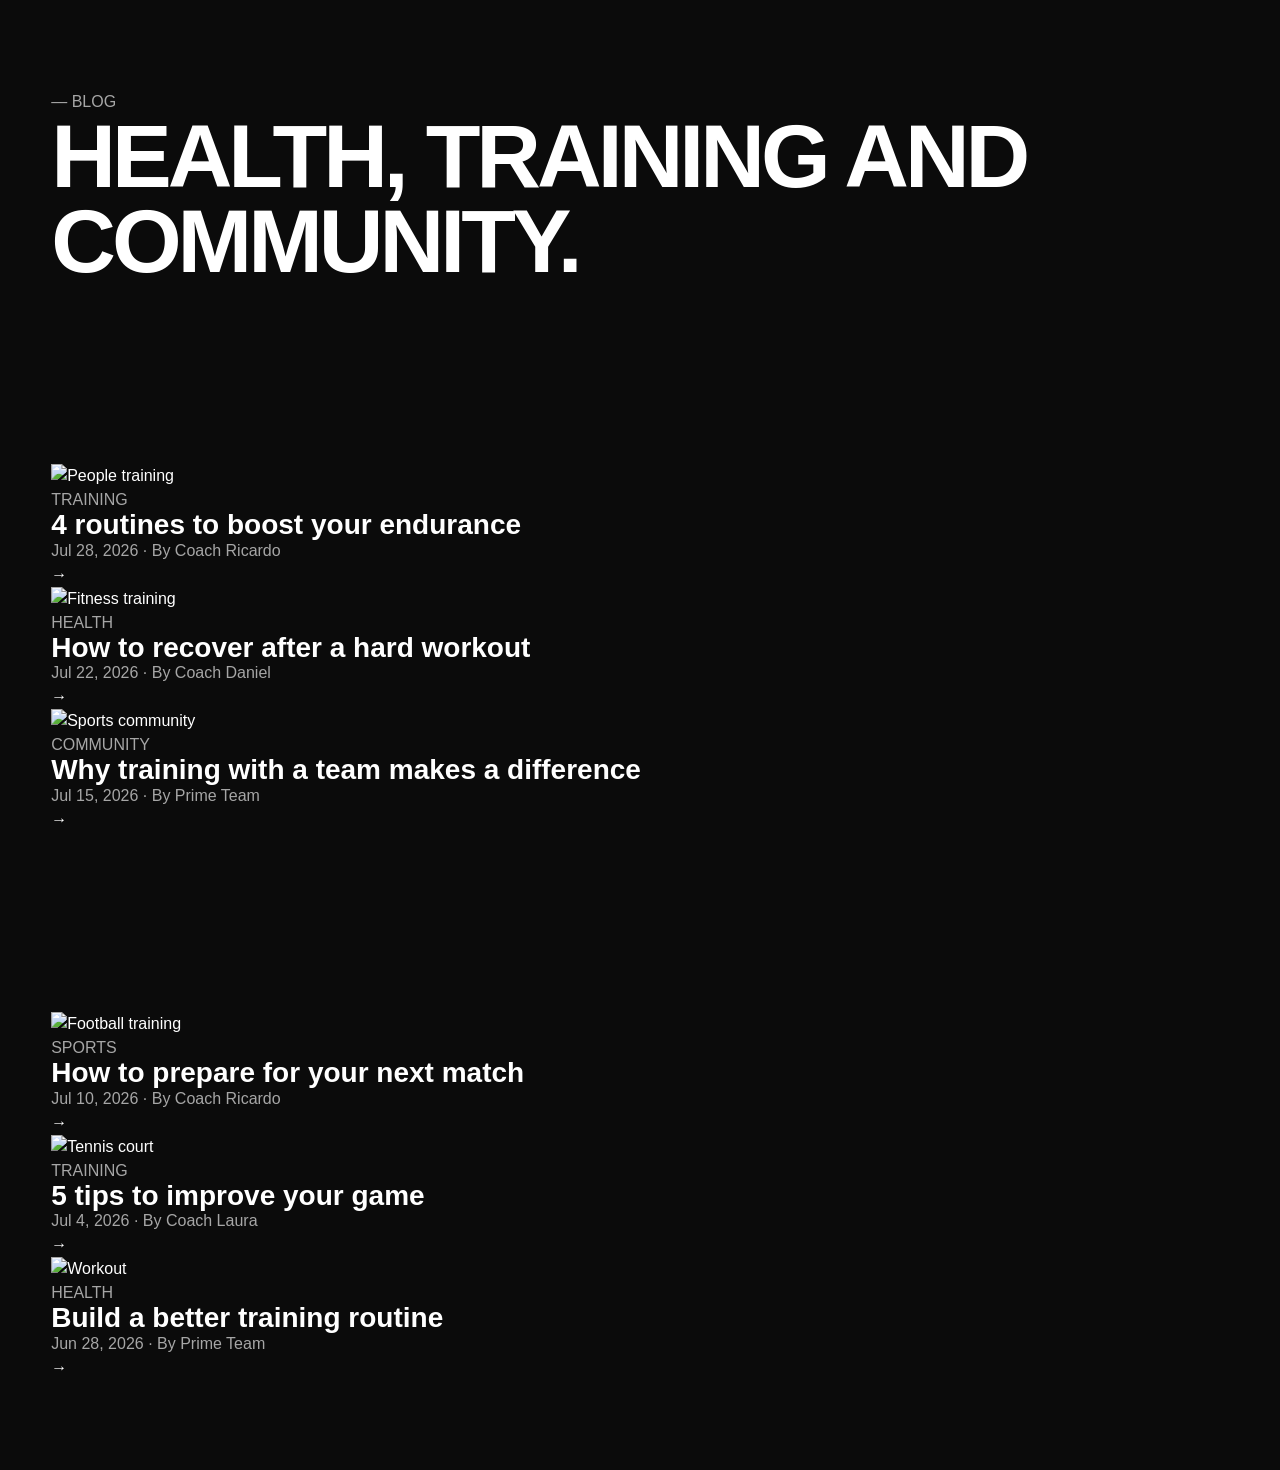
==== blog.html @ 6cd2b481 "nise nose" ====
<!DOCTYPE html>
<html lang="en">

<head>

    <meta charset="UTF-8">

    <meta name="viewport" content="width=device-width, initial-scale=1.0">

    <title>PRIME - Blog</title>
    <link rel="stylesheet" href="Styles.css">

</head>

<body>

    <main>

        <!-- ================= BLOG HEADER ================= -->

        <section>

            <p>
                — BLOG
            </p>

            <h1>
                HEALTH, TRAINING AND COMMUNITY.
            </h1>

        </section>


        <!-- ================= BLOG POSTS ================= -->

        <section>


            <!-- ================= ARTICLE 1 ================= -->

            <article>

                <img
                    src="https://images.unsplash.com/photo-1517836357463-d25dfeac3438?auto=format&fit=crop&w=1200&q=80"
                    alt="People training"
                >

                <div>

                    <p>
                        TRAINING
                    </p>

                    <h2>
                        4 routines to boost your endurance
                    </h2>

                    <p>
                        Jul 28, 2026 · By Coach Ricardo
                    </p>

                    <a href="#">
                        →
                    </a>

                </div>

            </article>


            <!-- ================= ARTICLE 2 ================= -->

            <article>

                <img
                    src="https://images.unsplash.com/photo-1534438327276-14e5300c3a48?auto=format&fit=crop&w=1200&q=80"
                    alt="Fitness training"
                >

                <div>

                    <p>
                        HEALTH
                    </p>

                    <h2>
                        How to recover after a hard workout
                    </h2>

                    <p>
                        Jul 22, 2026 · By Coach Daniel
                    </p>

                    <a href="#">
                        →
                    </a>

                </div>

            </article>


            <!-- ================= ARTICLE 3 ================= -->

            <article>

                <img
                    src="https://images.unsplash.com/photo-1529156069898-49953e39b3ac?auto=format&fit=crop&w=1200&q=80"
                    alt="Sports community"
                >

                <div>

                    <p>
                        COMMUNITY
                    </p>

                    <h2>
                        Why training with a team makes a difference
                    </h2>

                    <p>
                        Jul 15, 2026 · By Prime Team
                    </p>

                    <a href="#">
                        →
                    </a>

                </div>

            </article>


        </section>


        <!-- ================= MORE ARTICLES ================= -->

        <section>


            <article>

                <img
                    src="https://images.unsplash.com/photo-1579952363873-27f3bade9f55?auto=format&fit=crop&w=1200&q=80"
                    alt="Football training"
                >

                <div>

                    <p>
                        SPORTS
                    </p>

                    <h2>
                        How to prepare for your next match
                    </h2>

                    <p>
                        Jul 10, 2026 · By Coach Ricardo
                    </p>

                    <a href="#">
                        →
                    </a>

                </div>

            </article>


            <article>

                <img
                    src="https://images.unsplash.com/photo-1554068865-24cecd4e34b8?auto=format&fit=crop&w=1200&q=80"
                    alt="Tennis court"
                >

                <div>

                    <p>
                        TRAINING
                    </p>

                    <h2>
                        5 tips to improve your game
                    </h2>

                    <p>
                        Jul 4, 2026 · By Coach Laura
                    </p>

                    <a href="#">
                        →
                    </a>

                </div>

            </article>


            <article>

                <img
                    src="https://images.unsplash.com/photo-1518611012118-696072aa579a?auto=format&fit=crop&w=1200&q=80"
                    alt="Workout"
                >

                <div>

                    <p>
                        HEALTH
                    </p>

                    <h2>
                        Build a better training routine
                    </h2>

                    <p>
                        Jun 28, 2026 · By Prime Team
                    </p>

                    <a href="#">
                        →
                    </a>

                </div>

            </article>


        </section>

    </main>

</body>

</html>
---- Styles.css ----
/* =========================================================
   PRIME - MAIN STYLE
   ========================================================= */


/* =========================
   RESET
   ========================= */

* {
    margin: 0;
    padding: 0;
    box-sizing: border-box;
}

html {
    scroll-behavior: smooth;
}

body {
    font-family: Arial, Helvetica, sans-serif;
    background: #0b0b0b;
    color: #ffffff;
    line-height: 1.5;
}

img {
    max-width: 100%;
    display: block;
}

a {
    color: inherit;
    text-decoration: none;
}

button,
input,
textarea {
    font-family: inherit;
}


/* =========================
   GENERAL
   ========================= */

main {
    width: 100%;
    overflow: hidden;
}

section {
    width: 100%;
    padding: 90px 4%;
}

h1,
h2,
h3 {
    line-height: 0.95;
}

h1 {
    font-size: clamp(55px, 7vw, 120px);
    font-weight: 900;
    letter-spacing: -4px;
}

h2 {
    font-size: 28px;
}

p {
    color: #a6a6a6;
}


/* =========================
   HEADER / NAVIGATION
   ========================= */

header {
    width: 100%;
    height: 82px;
    padding: 0 4%;
    display: flex;
    align-items: center;
    justify-content: space-between;
    background: #050505;
    border-bottom: 1px solid #171717;
    position: relative;
    z-index: 10;
}

.logo {
    font-size: 32px;
    font-weight: 900;
    letter-spacing: -2px;
}

.logo span {
    color: #ff5a00;
}

nav {
    display: flex;
    align-items: center;
    gap: 34px;
}

nav a {
    font-size: 17px;
    color: #ff6500;
    transition: 0.3s;
}

nav a:hover {
    color: white;
}

nav a:last-child {
    background: #ff6500;
    color: white;
    padding: 15px 35px;
    border-radius: 40px;
    font-weight: bold;
}

nav a:last-child:hover {
    background: #ff7a22;
}


/* =========================================================
   HOME
   ========================================================= */

body.home {
    background: #0b0b0b;
}


/* =========================
   HERO
   ========================= */

.hero {
    min-height: 720px;
    display: flex;
    align-items: center;
    position: relative;
    background: #0b0b0b;
}

.hero-content {
    max-width: 750px;
}

.hero-label {
    color: #ff5a00;
    font-size: 16px;
    font-weight: bold;
    letter-spacing: 7px;
    margin-bottom: 35px;
}

.hero h1 {
    font-size: clamp(70px, 8vw, 145px);
    color: white;
    text-transform: uppercase;
}

.hero h1 span {
    color: #ff5a00;
}

.hero p {
    max-width: 550px;
    margin-top: 30px;
    font-size: 20px;
}


/* =========================
   BUTTONS
   ========================= */

.btn {
    display: inline-block;
    margin-top: 30px;
    padding: 17px 35px;
    border-radius: 35px;
    background: #ff5a00;
    color: white;
    font-weight: bold;
    border: none;
    cursor: pointer;
    transition: 0.3s;
}

.btn:hover {
    transform: translateY(-3px);
    background: #ff741f;
}


/* =========================================================
   PROFILE
   ========================================================= */

.profile-page {
    background: #0b0b0b;
}

.profile-page section:first-child {
    padding-bottom: 45px;
}

.profile-card,
.matches-card {
    background: #171717;
    border: 1px solid #383838;
    border-radius: 35px;
    padding: 35px;
}

.profile-grid {
    display: grid;
    grid-template-columns: 1fr 1fr;
    gap: 30px;
}

.profile-avatar {
    width: 75px;
    height: 75px;
    background: #ff5a00;
    border-radius: 50%;
    display: flex;
    align-items: center;
    justify-content: center;
    font-size: 25px;
    font-weight: bold;
}

.profile-card h2 {
    margin-top: 20px;
}

.profile-tags {
    display: flex;
    gap: 10px;
    flex-wrap: wrap;
    margin: 25px 0;
}

.profile-tags span {
    padding: 9px 18px;
    border-radius: 30px;
    background: #292929;
    border: 1px solid #444;
    font-weight: bold;
    font-size: 14px;
}

.profile-stats {
    display: grid;
    grid-template-columns: repeat(3, 1fr);
    gap: 12px;
}

.profile-stat {
    background: #222;
    padding: 25px;
    border-radius: 15px;
    text-align: center;
}

.profile-stat strong {
    display: block;
    font-size: 30px;
    color: #ff6500;
}


/* =========================================================
   COURTS
   ========================================================= */

.courts-page {
    background: #f7f7f7;
    color: #090909;
}

.courts-page p {
    color: #777;
}

.courts-page h1 {
    color: #050505;
}

.court-grid {
    display: grid;
    grid-template-columns: repeat(3, 1fr);
    gap: 30px;
}

.court-card {
    background: white;
    border-radius: 25px;
    overflow: hidden;
    border: 1px solid #ddd;
}

.court-card img {
    width: 100%;
    height: 280px;
    object-fit: cover;
}

.court-info {
    padding: 25px;
}

.court-info h2 {
    margin-bottom: 8px;
}

.court-price {
    margin: 25px 0;
    font-size: 28px;
    font-weight: bold;
    color: #090909;
}

.court-price span {
    font-size: 15px;
    font-weight: normal;
    color: #777;
}

.court-button {
    display: block;
    text-align: center;
    padding: 16px;
    border-radius: 30px;
    background: #ff5a00;
    color: white;
    font-weight: bold;
}


/* =========================================================
   SIGN IN
   ========================================================= */

.signin-page {
    background: #f8f8f8;
    color: #090909;
}

.signin-grid {
    display: grid;
    grid-template-columns: 1fr 1fr;
    gap: 80px;
}

.signin-form label {
    display: block;
    margin: 20px 0 8px;
    font-size: 13px;
    font-weight: bold;
    letter-spacing: 2px;
    color: #657080;
}

.signin-form input {
    width: 100%;
    padding: 20px;
    border-radius: 17px;
    border: 1px solid #ddd;
    background: #f0f1f3;
    font-size: 16px;
    outline: none;
}

.signin-form input:focus {
    border-color: #ff5a00;
}

.signin-button {
    width: 100%;
    padding: 18px;
    margin-top: 30px;
    border: none;
    border-radius: 35px;
    background: #ff5a00;
    color: white;
    font-size: 18px;
    font-weight: bold;
    cursor: pointer;
}


/* =========================================================
   COMMUNITY
   ========================================================= */

.community-page {
    background: #080808;
}

.community-intro {
    display: flex;
    justify-content: space-between;
    align-items: center;
    gap: 40px;
}

.community-intro p {
    max-width: 650px;
    font-size: 20px;
}

.community-button {
    background: #ff5a00;
    padding: 20px 30px;
    border-radius: 18px;
    font-weight: bold;
    white-space: nowrap;
}

.community-grid {
    display: grid;
    grid-template-columns: 1fr 1fr;
    gap: 25px;
}

.community-card {
    background: #151515;
    border: 1px solid #303030;
    border-radius: 25px;
    padding: 35px;
}

.community-icon {
    color: #ff5a00;
    font-size: 28px;
    margin-bottom: 20px;
}

.community-card h2 {
    margin-bottom: 8px;
}

.community-card > p {
    margin: 30px 0;
    font-size: 17px;
}

.community-actions {
    border-top: 1px solid #292929;
    padding-top: 20px;
    display: flex;
    gap: 25px;
    color: #888;
}


/* =========================================================
   SCOREBOARD
   ========================================================= */

.scoreboard-page {
    background: #f7f7f7;
    color: #090909;
}

.scoreboard-page h1 {
    color: #050505;
}

.scoreboard {
    background: #111;
    border-radius: 35px;
    padding: 55px 40px;
    display: grid;
    grid-template-columns: repeat(4, 1fr);
    gap: 20px;
}

.score {
    text-align: center;
}

.score strong {
    display: block;
    color: #ff5a00;
    font-size: 65px;
    font-weight: 900;
}

.score p {
    color: #9ca3af;
    font-size: 14px;
    font-weight: bold;
    letter-spacing: 2px;
}

.testimonial-grid {
    display: grid;
    grid-template-columns: repeat(3, 1fr);
    gap: 25px;
    margin-top: 40px;
}

.testimonial {
    background: white;
    border-radius: 25px;
    padding: 40px;
    color: #111;
}

.testimonial > p {
    color: #111;
    font-size: 18px;
    min-height: 120px;
}

.testimonial-user {
    display: flex;
    align-items: center;
    gap: 15px;
    margin-top: 25px;
}

.testimonial-avatar {
    width: 55px;
    height: 55px;
    border-radius: 50%;
    background: #ff5a00;
    display: flex;
    align-items: center;
    justify-content: center;
    font-weight: bold;
}


/* =========================================================
   BLOG
   ========================================================= */

.blog-page {
    background: #f8f8f8;
    color: #090909;
}

.blog-page h1 {
    text-align: center;
    color: #080808;
}

.blog-label {
    text-align: center;
    color: #ff5a00;
    font-weight: bold;
    letter-spacing: 4px;
}

.blog-grid {
    max-width: 1050px;
    margin: 50px auto;
    display: grid;
    grid-template-columns: 1fr;
    gap: 40px;
}

.blog-card {
    background: white;
    border-radius: 25px;
    overflow: hidden;
    border: 1px solid #ddd;
}

.blog-card img {
    width: 100%;
    height: 360px;
    object-fit: cover;
}

.blog-content {
    padding: 35px;
}

.blog-category {
    color: #ff5a00;
    font-weight: bold;
    letter-spacing: 2px;
}

.blog-content h2 {
    margin: 15px 0;
    font-size: 30px;
    color: #111;
}

.blog-date {
    color: #888;
}


/* =========================================================
   CONTACT
   ========================================================= */

.contact-page {
    background: #0b0b0b;
}

.contact-grid {
    display: grid;
    grid-template-columns: 1fr 1fr;
    gap: 80px;
}

.contact-form label {
    display: block;
    color: #aab0b9;
    font-size: 13px;
    font-weight: bold;
    letter-spacing: 2px;
    margin: 20px 0 8px;
}

.contact-form input,
.contact-form textarea {
    width: 100%;
    background: #171717;
    color: white;
    border: 1px solid #333;
    border-radius: 17px;
    padding: 20px;
    font-size: 16px;
    outline: none;
}

.contact-form textarea {
    min-height: 150px;
    resize: vertical;
}

.contact-form input:focus,
.contact-form textarea:focus {
    border-color: #ff5a00;
}

.contact-form button {
    width: 100%;
    margin-top: 30px;
    padding: 18px;
    border: none;
    border-radius: 35px;
    background: #ff5a00;
    color: white;
    font-size: 18px;
    font-weight: bold;
    cursor: pointer;
    box-shadow: 0 10px 35px rgba(255, 90, 0, 0.25);
}

.faq-item {
    padding: 25px 0;
    border-bottom: 1px solid #292929;
    display: flex;
    justify-content: space-between;
    gap: 20px;
}

.faq-item h2 {
    font-size: 20px;
}

.faq-item button {
    border: none;
    background: transparent;
    color: white;
    font-size: 24px;
    cursor: pointer;
}

.contact-info {
    display: flex;
    gap: 15px;
    flex-wrap: wrap;
    margin-top: 15px;
}

.contact-info a {
    background: #171717;
    border: 1px solid #333;
    padding: 12px 20px;
    border-radius: 30px;
}


/* =========================================================
   FOOTER
   ========================================================= */

footer {
    background: #080808;
    color: white;
    padding: 80px 4% 35px;
    border-top: 1px solid #202020;
    display: grid;
    grid-template-columns: 2fr 1fr 1fr 1fr;
    gap: 50px;
}

footer h2 {
    font-size: 40px;
    font-weight: 900;
    letter-spacing: -2px;
}

footer h2 span {
    color: #ff5a00;
}

footer h3 {
    font-size: 14px;
    letter-spacing: 2px;
    margin-bottom: 25px;
}

footer p {
    max-width: 350px;
    margin-top: 25px;
}

footer a {
    display: block;
    color: #9a9a9a;
    margin-bottom: 15px;
    transition: 0.3s;
}

footer a:hover {
    color: #ff5a00;
}

footer > div:last-child {
    grid-column: 1 / -1;
    border-top: 1px solid #222;
    padding-top: 30px;
}

footer > div:last-child p {
    margin: 0;
}


/* =========================
   SOCIAL BUTTONS
   ========================= */

.socials {
    display: flex;
    gap: 12px;
    margin-top: 30px;
}

.socials a {
    width: 48px;
    height: 48px;
    border: 1px solid #333;
    border-radius: 50%;
    display: flex;
    align-items: center;
    justify-content: center;
    margin: 0;
    color: white;
    font-weight: bold;
}


/* =========================================================
   RESPONSIVE - TABLET
   ========================================================= */

@media (max-width: 900px) {

    nav {
        gap: 15px;
    }

    nav a {
        font-size: 14px;
    }

    .profile-grid,
    .signin-grid,
    .contact-grid {
        grid-template-columns: 1fr;
    }

    .court-grid {
        grid-template-columns: 1fr 1fr;
    }

    .testimonial-grid {
        grid-template-columns: 1fr;
    }

    .scoreboard {
        grid-template-columns: 1fr 1fr;
    }

    footer {
        grid-template-columns: 1fr 1fr;
    }

}


/* =========================================================
   RESPONSIVE - MOBILE
   ========================================================= */

@media (max-width: 600px) {

    section {
        padding: 65px 6%;
    }

    h1 {
        font-size: 55px;
        letter-spacing: -2px;
    }

    header {
        height: auto;
        padding: 20px 6%;
        flex-direction: column;
        gap: 20px;
    }

    nav {
        flex-wrap: wrap;
        justify-content: center;
        gap: 12px;
    }

    nav a:last-child {
        padding: 10px 20px;
    }

    .hero {
        min-height: 600px;
    }

    .court-grid,
    .community-grid {
        grid-template-columns: 1fr;
    }

    .scoreboard {
        grid-template-columns: 1fr 1fr;
        padding: 35px 20px;
    }

    .score strong {
        font-size: 42px;
    }

    .score p {
        font-size: 11px;
    }

    .community-intro {
        flex-direction: column;
        align-items: flex-start;
    }

    .blog-card img {
        height: 240px;
    }

    .blog-content {
        padding: 25px;
    }

    footer {
        grid-template-columns: 1fr;
        padding: 60px 6% 30px;
    }

    footer > div:last-child {
        grid-column: auto;
    }

}

/* =========================
   HOME - HERO BUTTONS
   ========================= */

.hero-buttons {
    display: flex;
    gap: 15px;
    margin-top: 30px;
    flex-wrap: wrap;
}

.hero-buttons .btn {
    margin-top: 0;
}

.hero-buttons .secondary-btn {
    background: transparent;
    border: 1px solid #ff5a00;
    color: #ff5a00;
}

.hero-buttons .secondary-btn:hover {
    background: #ff5a00;
    color: white;
}

/* =========================
   HOME - HERO LAYOUT
   ========================= */

.hero {
    min-height: 760px;
    padding-left: 7%;
    padding-right: 7%;
}

.hero-content {
    max-width: 850px;
    position: relative;
    z-index: 2;
}

.hero p {
    max-width: 560px;
    font-size: 19px;
    line-height: 1.6;
}

.hero-buttons {
    margin-top: 35px;
}
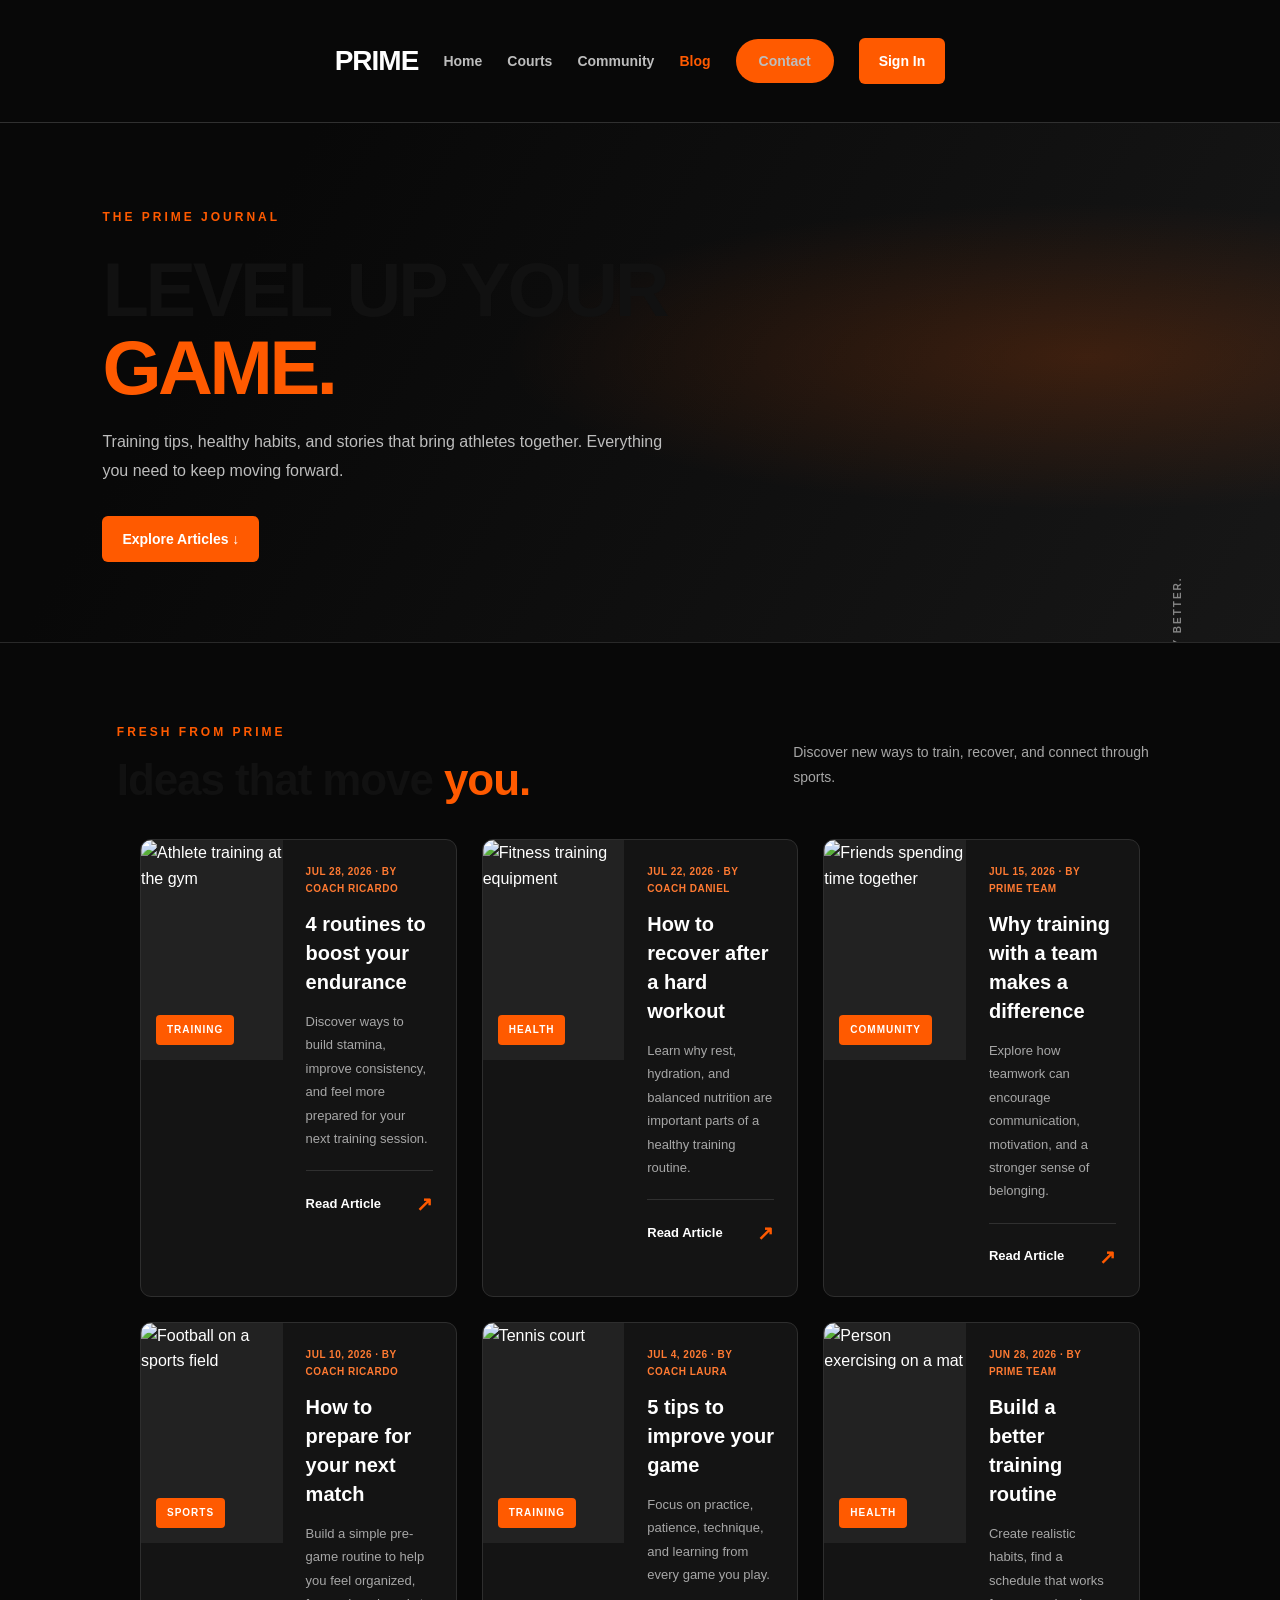
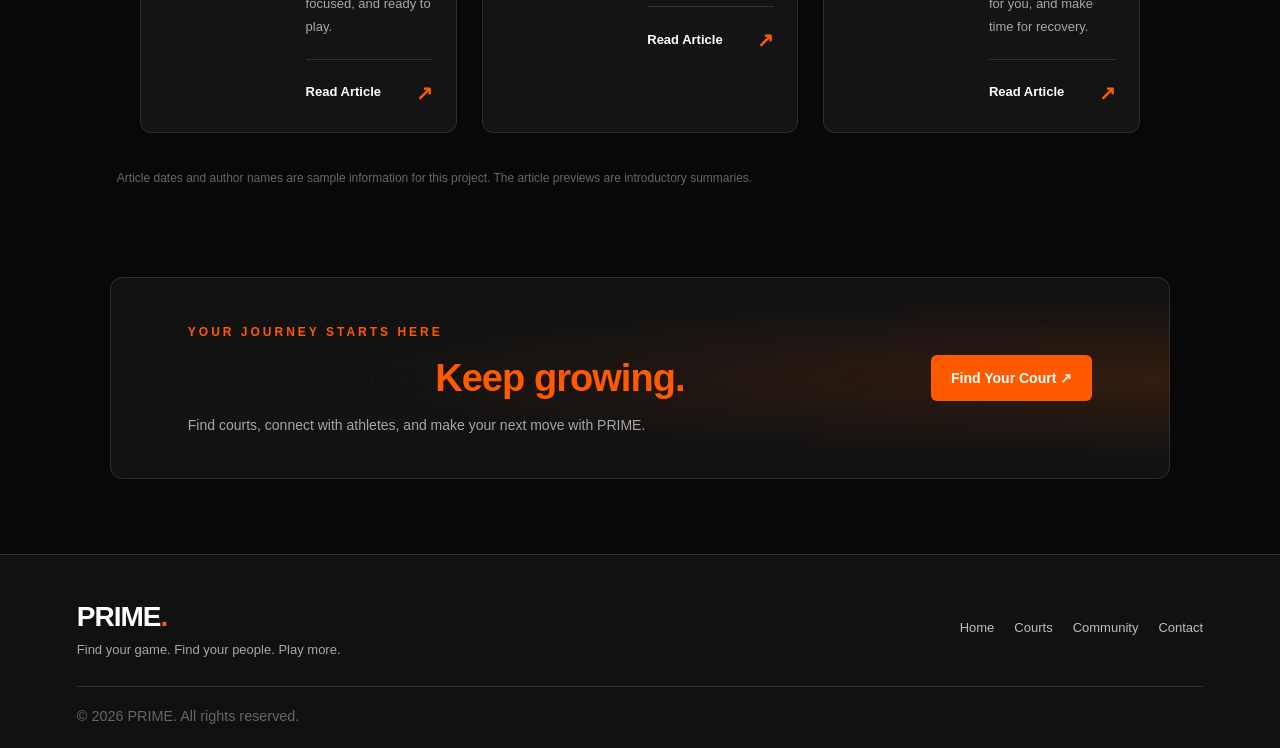
==== commit ebd96b38: "nose nose" ====
--- a/blog.html
+++ b/blog.html
@@ -2,238 +2,368 @@
 <html lang="en">
 
 <head>
-
     <meta charset="UTF-8">
-
     <meta name="viewport" content="width=device-width, initial-scale=1.0">
 
     <title>PRIME - Blog</title>
     <link rel="stylesheet" href="Styles.css">
-
 </head>
 
-<body>
+<body class="blog-page">
+
+    <!-- ================= HEADER ================= -->
+
+    <header class="site-header">
+        <div class="header-content">
+
+            <a href="index.html" class="logo">PRIME<span></span></a>
+
+            <nav class="main-nav">
+                <a href="index.html">Home</a>
+                <a href="courts.html">Courts</a>
+                <a href="community.html">Community</a>
+                <a href="blog.html" class="active">Blog</a>
+                <a href="contact.html">Contact</a>
+            </nav>
+
+            <a href="singin.html" class="header-button">Sign In</a>
+
+        </div>
+    </header>
+
 
     <main>
 
-        <!-- ================= BLOG HEADER ================= -->
-
-        <section>
-
-            <p>
-                — BLOG
+        <!-- ================= BLOG HERO ================= -->
+
+        <section class="blog-hero">
+
+            <div class="blog-hero-content">
+
+                <span class="section-label">THE PRIME JOURNAL</span>
+
+                <h1>
+                    LEVEL UP YOUR
+                    <span>GAME.</span>
+                </h1>
+
+                <p>
+                    Training tips, healthy habits, and stories that bring
+                    athletes together. Everything you need to keep moving
+                    forward.
+                </p>
+
+                <a href="#blog-articles" class="blog-primary-button">
+                    Explore Articles ↓
+                </a>
+
+            </div>
+
+            <div class="blog-hero-decoration">
+                <span class="blog-decoration-number">01</span>
+                <div class="blog-decoration-line"></div>
+                <span class="blog-decoration-text">TRAIN SMARTER. PLAY BETTER.</span>
+            </div>
+
+        </section>
+
+
+        <!-- ================= FEATURED ARTICLES ================= -->
+
+        <section class="blog-section" id="blog-articles">
+
+            <div class="blog-section-heading">
+
+                <div>
+                    <span class="section-label">FRESH FROM PRIME</span>
+                    <h2>Ideas that move <span>you.</span></h2>
+                </div>
+
+                <p>
+                    Discover new ways to train, recover, and connect through sports.
+                </p>
+
+            </div>
+
+
+            <div class="blog-grid">
+
+                <!-- ARTICLE 1 -->
+
+                <article class="blog-card">
+
+                    <a href="#article-1" class="blog-image-link">
+                        <div class="blog-image">
+                            <img
+                                src="https://images.unsplash.com/photo-1517836357463-d25dfeac3438?auto=format&fit=crop&w=1200&q=80"
+                                alt="Athlete training at the gym">
+
+                            <span class="blog-category">TRAINING</span>
+                        </div>
+                    </a>
+
+                    <div class="blog-card-content">
+
+                        <p class="blog-meta">JUL 28, 2026 · BY COACH RICARDO</p>
+
+                        <h3 id="article-1">
+                            4 routines to boost your endurance
+                        </h3>
+
+                        <p class="blog-excerpt">
+                            Discover ways to build stamina, improve consistency,
+                            and feel more prepared for your next training session.
+                        </p>
+
+                        <a href="#article-1" class="blog-read-more">
+                            Read Article <span>↗</span>
+                        </a>
+
+                    </div>
+
+                </article>
+
+
+                <!-- ARTICLE 2 -->
+
+                <article class="blog-card">
+
+                    <a href="#article-2" class="blog-image-link">
+                        <div class="blog-image">
+                            <img
+                                src="https://images.unsplash.com/photo-1534438327276-14e5300c3a48?auto=format&fit=crop&w=1200&q=80"
+                                alt="Fitness training equipment">
+
+                            <span class="blog-category">HEALTH</span>
+                        </div>
+                    </a>
+
+                    <div class="blog-card-content">
+
+                        <p class="blog-meta">JUL 22, 2026 · BY COACH DANIEL</p>
+
+                        <h3 id="article-2">
+                            How to recover after a hard workout
+                        </h3>
+
+                        <p class="blog-excerpt">
+                            Learn why rest, hydration, and balanced nutrition
+                            are important parts of a healthy training routine.
+                        </p>
+
+                        <a href="#article-2" class="blog-read-more">
+                            Read Article <span>↗</span>
+                        </a>
+
+                    </div>
+
+                </article>
+
+
+                <!-- ARTICLE 3 -->
+
+                <article class="blog-card">
+
+                    <a href="#article-3" class="blog-image-link">
+                        <div class="blog-image">
+                            <img
+                                src="https://images.unsplash.com/photo-1529156069898-49953e39b3ac?auto=format&fit=crop&w=1200&q=80"
+                                alt="Friends spending time together">
+
+                            <span class="blog-category">COMMUNITY</span>
+                        </div>
+                    </a>
+
+                    <div class="blog-card-content">
+
+                        <p class="blog-meta">JUL 15, 2026 · BY PRIME TEAM</p>
+
+                        <h3 id="article-3">
+                            Why training with a team makes a difference
+                        </h3>
+
+                        <p class="blog-excerpt">
+                            Explore how teamwork can encourage communication,
+                            motivation, and a stronger sense of belonging.
+                        </p>
+
+                        <a href="#article-3" class="blog-read-more">
+                            Read Article <span>↗</span>
+                        </a>
+
+                    </div>
+
+                </article>
+
+
+                <!-- ARTICLE 4 -->
+
+                <article class="blog-card">
+
+                    <a href="#article-4" class="blog-image-link">
+                        <div class="blog-image">
+                            <img
+                                src="https://images.unsplash.com/photo-1579952363873-27f3bade9f55?auto=format&fit=crop&w=1200&q=80"
+                                alt="Football on a sports field">
+
+                            <span class="blog-category">SPORTS</span>
+                        </div>
+                    </a>
+
+                    <div class="blog-card-content">
+
+                        <p class="blog-meta">JUL 10, 2026 · BY COACH RICARDO</p>
+
+                        <h3 id="article-4">
+                            How to prepare for your next match
+                        </h3>
+
+                        <p class="blog-excerpt">
+                            Build a simple pre-game routine to help you feel
+                            organized, focused, and ready to play.
+                        </p>
+
+                        <a href="#article-4" class="blog-read-more">
+                            Read Article <span>↗</span>
+                        </a>
+
+                    </div>
+
+                </article>
+
+
+                <!-- ARTICLE 5 -->
+
+                <article class="blog-card">
+
+                    <a href="#article-5" class="blog-image-link">
+                        <div class="blog-image">
+                            <img
+                                src="https://images.unsplash.com/photo-1554068865-24cecd4e34b8?auto=format&fit=crop&w=1200&q=80"
+                                alt="Tennis court">
+
+                            <span class="blog-category">TRAINING</span>
+                        </div>
+                    </a>
+
+                    <div class="blog-card-content">
+
+                        <p class="blog-meta">JUL 4, 2026 · BY COACH LAURA</p>
+
+                        <h3 id="article-5">
+                            5 tips to improve your game
+                        </h3>
+
+                        <p class="blog-excerpt">
+                            Focus on practice, patience, technique, and
+                            learning from every game you play.
+                        </p>
+
+                        <a href="#article-5" class="blog-read-more">
+                            Read Article <span>↗</span>
+                        </a>
+
+                    </div>
+
+                </article>
+
+
+                <!-- ARTICLE 6 -->
+
+                <article class="blog-card">
+
+                    <a href="#article-6" class="blog-image-link">
+                        <div class="blog-image">
+                            <img
+                                src="https://images.unsplash.com/photo-1518611012118-696072aa579a?auto=format&fit=crop&w=1200&q=80"
+                                alt="Person exercising on a mat">
+
+                            <span class="blog-category">HEALTH</span>
+                        </div>
+                    </a>
+
+                    <div class="blog-card-content">
+
+                        <p class="blog-meta">JUN 28, 2026 · BY PRIME TEAM</p>
+
+                        <h3 id="article-6">
+                            Build a better training routine
+                        </h3>
+
+                        <p class="blog-excerpt">
+                            Create realistic habits, find a schedule that
+                            works for you, and make time for recovery.
+                        </p>
+
+                        <a href="#article-6" class="blog-read-more">
+                            Read Article <span>↗</span>
+                        </a>
+
+                    </div>
+
+                </article>
+
+            </div>
+
+            <p class="blog-note">
+                Article dates and author names are sample information for this project.
+                The article previews are introductory summaries.
             </p>
 
-            <h1>
-                HEALTH, TRAINING AND COMMUNITY.
-            </h1>
-
         </section>
 
 
-        <!-- ================= BLOG POSTS ================= -->
-
-        <section>
-
-
-            <!-- ================= ARTICLE 1 ================= -->
-
-            <article>
-
-                <img
-                    src="https://images.unsplash.com/photo-1517836357463-d25dfeac3438?auto=format&fit=crop&w=1200&q=80"
-                    alt="People training"
-                >
-
-                <div>
-
-                    <p>
-                        TRAINING
-                    </p>
-
-                    <h2>
-                        4 routines to boost your endurance
-                    </h2>
-
-                    <p>
-                        Jul 28, 2026 · By Coach Ricardo
-                    </p>
-
-                    <a href="#">
-                        →
-                    </a>
-
-                </div>
-
-            </article>
-
-
-            <!-- ================= ARTICLE 2 ================= -->
-
-            <article>
-
-                <img
-                    src="https://images.unsplash.com/photo-1534438327276-14e5300c3a48?auto=format&fit=crop&w=1200&q=80"
-                    alt="Fitness training"
-                >
-
-                <div>
-
-                    <p>
-                        HEALTH
-                    </p>
-
-                    <h2>
-                        How to recover after a hard workout
-                    </h2>
-
-                    <p>
-                        Jul 22, 2026 · By Coach Daniel
-                    </p>
-
-                    <a href="#">
-                        →
-                    </a>
-
-                </div>
-
-            </article>
-
-
-            <!-- ================= ARTICLE 3 ================= -->
-
-            <article>
-
-                <img
-                    src="https://images.unsplash.com/photo-1529156069898-49953e39b3ac?auto=format&fit=crop&w=1200&q=80"
-                    alt="Sports community"
-                >
-
-                <div>
-
-                    <p>
-                        COMMUNITY
-                    </p>
-
-                    <h2>
-                        Why training with a team makes a difference
-                    </h2>
-
-                    <p>
-                        Jul 15, 2026 · By Prime Team
-                    </p>
-
-                    <a href="#">
-                        →
-                    </a>
-
-                </div>
-
-            </article>
-
+        <!-- ================= BLOG CTA ================= -->
+
+        <section class="blog-cta">
+
+            <div>
+                <span class="section-label">YOUR JOURNEY STARTS HERE</span>
+
+                <h2>
+                    Keep moving.
+                    <span>Keep growing.</span>
+                </h2>
+
+                <p>
+                    Find courts, connect with athletes, and make your next move with PRIME.
+                </p>
+            </div>
+
+            <a href="courts.html" class="blog-primary-button">
+                Find Your Court ↗
+            </a>
 
         </section>
 
-
-        <!-- ================= MORE ARTICLES ================= -->
-
-        <section>
-
-
-            <article>
-
-                <img
-                    src="https://images.unsplash.com/photo-1579952363873-27f3bade9f55?auto=format&fit=crop&w=1200&q=80"
-                    alt="Football training"
-                >
-
-                <div>
-
-                    <p>
-                        SPORTS
-                    </p>
-
-                    <h2>
-                        How to prepare for your next match
-                    </h2>
-
-                    <p>
-                        Jul 10, 2026 · By Coach Ricardo
-                    </p>
-
-                    <a href="#">
-                        →
-                    </a>
-
-                </div>
-
-            </article>
-
-
-            <article>
-
-                <img
-                    src="https://images.unsplash.com/photo-1554068865-24cecd4e34b8?auto=format&fit=crop&w=1200&q=80"
-                    alt="Tennis court"
-                >
-
-                <div>
-
-                    <p>
-                        TRAINING
-                    </p>
-
-                    <h2>
-                        5 tips to improve your game
-                    </h2>
-
-                    <p>
-                        Jul 4, 2026 · By Coach Laura
-                    </p>
-
-                    <a href="#">
-                        →
-                    </a>
-
-                </div>
-
-            </article>
-
-
-            <article>
-
-                <img
-                    src="https://images.unsplash.com/photo-1518611012118-696072aa579a?auto=format&fit=crop&w=1200&q=80"
-                    alt="Workout"
-                >
-
-                <div>
-
-                    <p>
-                        HEALTH
-                    </p>
-
-                    <h2>
-                        Build a better training routine
-                    </h2>
-
-                    <p>
-                        Jun 28, 2026 · By Prime Team
-                    </p>
-
-                    <a href="#">
-                        →
-                    </a>
-
-                </div>
-
-            </article>
-
-
-        </section>
-
     </main>
 
+
+    <!-- ================= FOOTER ================= -->
+
+    <footer class="site-footer">
+
+        <div class="footer-content">
+
+            <div class="footer-brand">
+                <a href="index.html" class="logo">PRIME<span>.</span></a>
+                <p>Find your game. Find your people. Play more.</p>
+            </div>
+
+            <div class="footer-links">
+                <a href="index.html">Home</a>
+                <a href="courts.html">Courts</a>
+                <a href="community.html">Community</a>
+                <a href="contact.html">Contact</a>
+            </div>
+
+        </div>
+
+        <div class="footer-bottom">
+            <p>© 2026 PRIME. All rights reserved.</p>
+        </div>
+
+    </footer>
+
 </body>
-
 </html>
--- a/Styles.css
+++ b/Styles.css
@@ -1,11 +1,23 @@
-/* =========================================================
-   PRIME - MAIN STYLE
-   ========================================================= */
-
-
-/* =========================
-   RESET
-   ========================= */
+
+/* =====================================================
+   PRIME - MAIN STYLESHEET
+   Modern sports platform | Black, white and orange
+===================================================== */
+
+/* 1. RESET AND BASIC SETTINGS */
+:root {
+    --prime-orange: #ff5a00;
+    --prime-orange-hover: #ff762b;
+    --prime-black: #080808;
+    --prime-dark: #111111;
+    --prime-card: #171717;
+    --prime-border: #303030;
+    --prime-white: #ffffff;
+    --prime-gray: #a7a7a7;
+    --prime-light: #f5f5f5;
+    --prime-radius: 24px;
+    --prime-transition: 0.25s ease;
+}
 
 * {
     margin: 0;
@@ -15,18 +27,22 @@
 
 html {
     scroll-behavior: smooth;
+    scroll-padding-top: 90px;
 }
 
 body {
     font-family: Arial, Helvetica, sans-serif;
-    background: #0b0b0b;
-    color: #ffffff;
-    line-height: 1.5;
+    background: var(--prime-black);
+    color: var(--prime-white);
+    line-height: 1.6;
+    min-height: 100vh;
+    overflow-x: hidden;
 }
 
 img {
+    display: block;
     max-width: 100%;
-    display: block;
+    height: auto;
 }
 
 a {
@@ -36,920 +52,5259 @@
 
 button,
 input,
-textarea {
-    font-family: inherit;
-}
-
-
-/* =========================
-   GENERAL
-   ========================= */
+textarea,
+select {
+    font: inherit;
+}
+
+button,
+input[type="submit"] {
+    cursor: pointer;
+}
+
+button:focus-visible,
+a:focus-visible,
+input:focus-visible,
+textarea:focus-visible,
+select:focus-visible {
+    outline: 2px solid var(--prime-orange);
+    outline-offset: 4px;
+}
+
+ul,
+ol {
+    padding-left: 22px;
+}
+
+p {
+    color: var(--prime-gray);
+    margin-bottom: 14px;
+}
+
+h1,
+h2,
+h3,
+h4 {
+    color: inherit;
+    line-height: 1.1;
+    font-weight: 800;
+}
+
+h1 {
+    font-size: clamp(2.8rem, 7vw, 6.8rem);
+    letter-spacing: -0.045em;
+}
+
+h2 {
+    font-size: clamp(1.7rem, 3vw, 2.6rem);
+    letter-spacing: -0.025em;
+}
+
+h3 {
+    font-size: 1.3rem;
+}
 
 main {
     width: 100%;
-    overflow: hidden;
+    min-height: 70vh;
 }
 
 section {
     width: 100%;
-    padding: 90px 4%;
-}
-
-h1,
-h2,
-h3 {
-    line-height: 0.95;
-}
-
-h1 {
-    font-size: clamp(55px, 7vw, 120px);
-    font-weight: 900;
-    letter-spacing: -4px;
-}
-
-h2 {
-    font-size: 28px;
-}
-
-p {
-    color: #a6a6a6;
-}
-
-
-/* =========================
-   HEADER / NAVIGATION
-   ========================= */
-
+    padding: 80px 6%;
+}
+
+::selection {
+    color: white;
+    background: var(--prime-orange);
+}
+
+/* 2. HEADER AND NAVIGATION */
 header {
+    position: relative;
+    z-index: 100;
     width: 100%;
-    height: 82px;
-    padding: 0 4%;
+    min-height: 78px;
+    padding: 16px 6%;
     display: flex;
     align-items: center;
     justify-content: space-between;
-    background: #050505;
-    border-bottom: 1px solid #171717;
-    position: relative;
-    z-index: 10;
+    gap: 28px;
+    background: rgba(8, 8, 8, 0.97);
+    border-bottom: 1px solid #222;
 }
 
 .logo {
-    font-size: 32px;
+    display: inline-flex;
+    align-items: center;
+    flex-shrink: 0;
+    font-size: 2rem;
     font-weight: 900;
     letter-spacing: -2px;
+    color: white;
 }
 
 .logo span {
-    color: #ff5a00;
+    color: var(--prime-orange);
 }
 
 nav {
     display: flex;
     align-items: center;
-    gap: 34px;
+    justify-content: flex-end;
+    gap: 28px;
+    flex-wrap: wrap;
 }
 
 nav a {
-    font-size: 17px;
-    color: #ff6500;
-    transition: 0.3s;
-}
-
-nav a:hover {
+    display: inline-flex;
+    align-items: center;
+    justify-content: center;
+    color: #e8e8e8;
+    font-size: 0.94rem;
+    font-weight: 600;
+    transition: color var(--prime-transition);
+}
+
+nav a:hover,
+nav a.active {
+    color: var(--prime-orange);
+}
+
+nav a:last-child {
+    padding: 11px 23px;
+    border-radius: 30px;
+    background: var(--prime-orange);
     color: white;
-}
-
-nav a:last-child {
-    background: #ff6500;
+    transition:
+        background var(--prime-transition),
+        transform var(--prime-transition);
+}
+
+nav a:last-child:hover {
+    background: var(--prime-orange-hover);
     color: white;
-    padding: 15px 35px;
-    border-radius: 40px;
-    font-weight: bold;
-}
-
-nav a:last-child:hover {
-    background: #ff7a22;
-}
-
-
-/* =========================================================
-   HOME
-   ========================================================= */
-
-body.home {
-    background: #0b0b0b;
-}
-
-
-/* =========================
-   HERO
-   ========================= */
+    transform: translateY(-2px);
+}
+
+/* 3. GENERAL REUSABLE ELEMENTS */
+.eyebrow,
+.hero-label,
+.blog-label {
+    display: block;
+    margin-bottom: 18px;
+    color: var(--prime-orange);
+    font-size: 0.78rem;
+    font-weight: 800;
+    letter-spacing: 0.2em;
+    text-transform: uppercase;
+}
+
+.section-heading {
+    max-width: 780px;
+    margin-bottom: 42px;
+}
+
+.section-heading p {
+    max-width: 650px;
+    margin-top: 18px;
+    font-size: 1.05rem;
+}
+
+.btn,
+.button,
+.court-button,
+.community-button,
+.signin-button {
+    display: inline-flex;
+    align-items: center;
+    justify-content: center;
+    gap: 10px;
+    padding: 14px 26px;
+    border: 1px solid var(--prime-orange);
+    border-radius: 999px;
+    background: var(--prime-orange);
+    color: white;
+    font-size: 0.95rem;
+    font-weight: 800;
+    text-align: center;
+    transition:
+        background var(--prime-transition),
+        border-color var(--prime-transition),
+        transform var(--prime-transition),
+        box-shadow var(--prime-transition);
+}
+
+.btn,
+.button {
+    margin-top: 18px;
+}
+
+.btn:hover,
+.button:hover,
+.court-button:hover,
+.community-button:hover,
+.signin-button:hover {
+    background: var(--prime-orange-hover);
+    border-color: var(--prime-orange-hover);
+    color: white;
+    transform: translateY(-2px);
+    box-shadow: 0 8px 24px rgba(255, 90, 0, 0.2);
+}
+
+.btn-secondary {
+    background: transparent;
+    border: 1px solid #555;
+    color: white;
+}
+
+.btn-secondary:hover {
+    background: #222;
+    border-color: white;
+}
+
+.card {
+    padding: 28px;
+    border: 1px solid var(--prime-border);
+    border-radius: var(--prime-radius);
+    background: var(--prime-card);
+}
+
+.badge,
+.tag {
+    display: inline-flex;
+    align-items: center;
+    padding: 7px 13px;
+    border: 1px solid #3a3a3a;
+    border-radius: 999px;
+    background: #222;
+    color: #e8e8e8;
+    font-size: 0.8rem;
+    font-weight: 700;
+}
+
+/* 4. HOME PAGE AND HERO */
+body.home,
+.home-page {
+    background: var(--prime-black);
+    color: white;
+}
 
 .hero {
-    min-height: 720px;
-    display: flex;
-    align-items: center;
     position: relative;
-    background: #0b0b0b;
+    display: flex;
+    align-items: center;
+    min-height: 650px;
+    padding: 90px 6%;
+    background:
+        radial-gradient(ellipse at 80% 45%, rgba(255, 90, 0, 0.13), transparent 38%),
+        var(--prime-black);
+    overflow: hidden;
 }
 
 .hero-content {
-    max-width: 750px;
-}
-
-.hero-label {
-    color: #ff5a00;
-    font-size: 16px;
-    font-weight: bold;
-    letter-spacing: 7px;
-    margin-bottom: 35px;
+    position: relative;
+    z-index: 2;
+    width: 100%;
+    max-width: 780px;
 }
 
 .hero h1 {
-    font-size: clamp(70px, 8vw, 145px);
+    max-width: 850px;
+    margin-bottom: 24px;
     color: white;
+    font-size: clamp(3.6rem, 8vw, 8rem);
+    line-height: 0.98;
     text-transform: uppercase;
 }
 
 .hero h1 span {
-    color: #ff5a00;
+    color: var(--prime-orange);
 }
 
 .hero p {
-    max-width: 550px;
-    margin-top: 30px;
-    font-size: 20px;
-}
-
-
-/* =========================
-   BUTTONS
-   ========================= */
-
-.btn {
-    display: inline-block;
-    margin-top: 30px;
-    padding: 17px 35px;
-    border-radius: 35px;
-    background: #ff5a00;
+    max-width: 570px;
+    margin-top: 20px;
+    font-size: clamp(1rem, 2vw, 1.2rem);
+    line-height: 1.8;
+}
+
+.hero .btn {
+    margin-top: 24px;
+}
+
+.hero-image {
+    width: 100%;
+    max-height: 600px;
+    object-fit: cover;
+    border-radius: var(--prime-radius);
+}
+
+.hero-overlay {
+    position: absolute;
+    inset: 0;
+    background: linear-gradient(90deg, #080808 0%, rgba(8, 8, 8, 0.82) 48%, rgba(8, 8, 8, 0.1) 100%);
+    pointer-events: none;
+}
+
+.home-section {
+    padding-top: 75px;
+    padding-bottom: 75px;
+}
+
+.home-grid,
+.feature-grid,
+.testimonial-grid {
+    display: grid;
+    grid-template-columns: repeat(3, minmax(0, 1fr));
+    gap: 24px;
+}
+
+.feature-card {
+    padding: 30px;
+    border: 1px solid var(--prime-border);
+    border-radius: var(--prime-radius);
+    background: var(--prime-card);
+    transition:
+        transform var(--prime-transition),
+        border-color var(--prime-transition);
+}
+
+.feature-card:hover {
+    transform: translateY(-5px);
+    border-color: var(--prime-orange);
+}
+
+.feature-card h2,
+.feature-card h3 {
+    margin: 15px 0 12px;
+}
+
+.feature-card p {
+    margin-bottom: 0;
+}
+
+.feature-icon {
+    margin-bottom: 18px;
+    color: var(--prime-orange);
+    font-size: 2rem;
+}
+
+/* 5. PROFILE PAGE */
+.profile-page {
+    background: var(--prime-black);
     color: white;
-    font-weight: bold;
-    border: none;
-    cursor: pointer;
-    transition: 0.3s;
-}
-
-.btn:hover {
-    transform: translateY(-3px);
-    background: #ff741f;
-}
-
-
-/* =========================================================
-   PROFILE
-   ========================================================= */
-
-.profile-page {
-    background: #0b0b0b;
 }
 
 .profile-page section:first-child {
     padding-bottom: 45px;
 }
 
+.profile-grid {
+    display: grid;
+    grid-template-columns: repeat(2, minmax(0, 1fr));
+    gap: 25px;
+    align-items: start;
+}
+
 .profile-card,
 .matches-card {
-    background: #171717;
+    min-width: 0;
+    padding: 32px;
     border: 1px solid #383838;
-    border-radius: 35px;
-    padding: 35px;
-}
-
-.profile-grid {
-    display: grid;
-    grid-template-columns: 1fr 1fr;
-    gap: 30px;
+    border-radius: 28px;
+    background: var(--prime-card);
+}
+
+.profile-card h2,
+.matches-card h2 {
+    margin: 18px 0;
 }
 
 .profile-avatar {
-    width: 75px;
-    height: 75px;
-    background: #ff5a00;
+    display: flex;
+    align-items: center;
+    justify-content: center;
+    width: 76px;
+    height: 76px;
     border-radius: 50%;
-    display: flex;
-    align-items: center;
-    justify-content: center;
-    font-size: 25px;
-    font-weight: bold;
-}
-
-.profile-card h2 {
-    margin-top: 20px;
+    background: var(--prime-orange);
+    color: white;
+    font-size: 1.6rem;
+    font-weight: 900;
 }
 
 .profile-tags {
     display: flex;
+    flex-wrap: wrap;
     gap: 10px;
-    flex-wrap: wrap;
-    margin: 25px 0;
+    margin: 22px 0;
 }
 
 .profile-tags span {
-    padding: 9px 18px;
-    border-radius: 30px;
-    background: #292929;
+    padding: 8px 14px;
     border: 1px solid #444;
-    font-weight: bold;
-    font-size: 14px;
+    border-radius: 999px;
+    background: #252525;
+    color: #eee;
+    font-size: 0.85rem;
+    font-weight: 700;
 }
 
 .profile-stats {
     display: grid;
-    grid-template-columns: repeat(3, 1fr);
+    grid-template-columns: repeat(3, minmax(0, 1fr));
     gap: 12px;
 }
 
 .profile-stat {
+    padding: 20px 12px;
+    border-radius: 16px;
     background: #222;
-    padding: 25px;
-    border-radius: 15px;
     text-align: center;
 }
 
 .profile-stat strong {
     display: block;
-    font-size: 30px;
-    color: #ff6500;
-}
-
-
-/* =========================================================
-   COURTS
-   ========================================================= */
-
+    color: var(--prime-orange);
+    font-size: clamp(1.5rem, 3vw, 2rem);
+}
+
+.profile-stat span {
+    color: #bbb;
+    font-size: 0.82rem;
+}
+
+/* 6. COURTS PAGE */
 .courts-page {
-    background: #f7f7f7;
-    color: #090909;
+    background: var(--prime-light);
+    color: #111;
+}
+
+.courts-page h1,
+.courts-page h2,
+.courts-page h3 {
+    color: #111;
 }
 
 .courts-page p {
-    color: #777;
-}
-
-.courts-page h1 {
-    color: #050505;
+    color: #666;
+}
+
+.courts-page .eyebrow {
+    color: #d94d00;
+}
+
+.courts-page .section-heading {
+    margin-bottom: 38px;
 }
 
 .court-grid {
     display: grid;
-    grid-template-columns: repeat(3, 1fr);
-    gap: 30px;
+    grid-template-columns: repeat(3, minmax(0, 1fr));
+    gap: 25px;
 }
 
 .court-card {
+    min-width: 0;
+    overflow: hidden;
+    border: 1px solid #e0e0e0;
+    border-radius: 24px;
     background: white;
-    border-radius: 25px;
-    overflow: hidden;
-    border: 1px solid #ddd;
+    box-shadow: 0 8px 30px rgba(0, 0, 0, 0.04);
+    transition:
+        transform var(--prime-transition),
+        box-shadow var(--prime-transition);
+}
+
+.court-card:hover {
+    transform: translateY(-5px);
+    box-shadow: 0 15px 35px rgba(0, 0, 0, 0.1);
 }
 
 .court-card img {
     width: 100%;
-    height: 280px;
+    height: 230px;
     object-fit: cover;
 }
 
 .court-info {
-    padding: 25px;
+    padding: 24px;
 }
 
 .court-info h2 {
-    margin-bottom: 8px;
+    margin-bottom: 10px;
+    font-size: 1.45rem;
+}
+
+.court-info p {
+    margin-bottom: 12px;
 }
 
 .court-price {
-    margin: 25px 0;
-    font-size: 28px;
-    font-weight: bold;
-    color: #090909;
+    margin: 20px 0;
+    color: #111;
+    font-size: 1.8rem;
+    font-weight: 900;
 }
 
 .court-price span {
-    font-size: 15px;
-    font-weight: normal;
     color: #777;
+    font-size: 0.9rem;
+    font-weight: 400;
 }
 
 .court-button {
-    display: block;
-    text-align: center;
-    padding: 16px;
-    border-radius: 30px;
-    background: #ff5a00;
-    color: white;
-    font-weight: bold;
-}
-
-
-/* =========================================================
-   SIGN IN
-   ========================================================= */
-
+    width: 100%;
+}
+
+/* 7. SIGN IN PAGE */
 .signin-page {
-    background: #f8f8f8;
-    color: #090909;
+    min-height: 100vh;
+    background: var(--prime-light);
+    color: #111;
+}
+
+.signin-page h1,
+.signin-page h2,
+.signin-page h3 {
+    color: #111;
+}
+
+.signin-page p {
+    color: #666;
 }
 
 .signin-grid {
     display: grid;
-    grid-template-columns: 1fr 1fr;
-    gap: 80px;
-}
-
-.signin-form label {
+    grid-template-columns: minmax(0, 1fr) minmax(0, 1fr);
+    align-items: start;
+    gap: clamp(30px, 6vw, 80px);
+    max-width: 1200px;
+    margin: 0 auto;
+}
+
+.signin-form {
+    width: 100%;
+    max-width: 520px;
+}
+
+.signin-form label,
+.signin-page form label {
     display: block;
     margin: 20px 0 8px;
-    font-size: 13px;
-    font-weight: bold;
-    letter-spacing: 2px;
-    color: #657080;
-}
-
-.signin-form input {
+    color: #4c5664;
+    font-size: 0.8rem;
+    font-weight: 800;
+    letter-spacing: 0.08em;
+}
+
+.signin-form input,
+.signin-page input:not([type="checkbox"]):not([type="radio"]),
+.signin-page select {
+    display: block;
     width: 100%;
-    padding: 20px;
-    border-radius: 17px;
-    border: 1px solid #ddd;
-    background: #f0f1f3;
-    font-size: 16px;
+    min-width: 0;
+    padding: 15px 17px;
+    border: 1px solid #d7dbe0;
+    border-radius: 13px;
+    background: #fff;
+    color: #111;
+    font-size: 1rem;
     outline: none;
-}
-
-.signin-form input:focus {
-    border-color: #ff5a00;
+    transition: border-color var(--prime-transition), box-shadow var(--prime-transition);
+}
+
+.signin-form input:focus,
+.signin-page input:focus,
+.signin-page select:focus {
+    border-color: var(--prime-orange);
+    box-shadow: 0 0 0 3px rgba(255, 90, 0, 0.12);
 }
 
 .signin-button {
     width: 100%;
-    padding: 18px;
-    margin-top: 30px;
-    border: none;
-    border-radius: 35px;
-    background: #ff5a00;
+    margin-top: 25px;
+}
+
+.signin-page button:not(.faq-item button) {
+    font-family: inherit;
+}
+
+.signin-page .faq-item {
+    border-color: #e2e2e2;
+}
+
+.signin-page .faq-item h2 {
+    color: #111;
+}
+
+.signin-page .faq-item button {
+    color: #111;
+}
+
+/* 8. COMMUNITY PAGE */
+.community-page {
+    background: var(--prime-black);
     color: white;
-    font-size: 18px;
-    font-weight: bold;
-    cursor: pointer;
-}
-
-
-/* =========================================================
-   COMMUNITY
-   ========================================================= */
-
-.community-page {
-    background: #080808;
 }
 
 .community-intro {
     display: flex;
+    align-items: center;
     justify-content: space-between;
-    align-items: center;
-    gap: 40px;
+    gap: 35px;
+    margin-bottom: 40px;
+}
+
+.community-intro > div {
+    max-width: 760px;
 }
 
 .community-intro p {
-    max-width: 650px;
-    font-size: 20px;
+    margin-top: 20px;
+    font-size: 1.08rem;
 }
 
 .community-button {
-    background: #ff5a00;
-    padding: 20px 30px;
-    border-radius: 18px;
-    font-weight: bold;
-    white-space: nowrap;
+    flex-shrink: 0;
 }
 
 .community-grid {
     display: grid;
-    grid-template-columns: 1fr 1fr;
-    gap: 25px;
+    grid-template-columns: repeat(2, minmax(0, 1fr));
+    gap: 24px;
 }
 
 .community-card {
-    background: #151515;
-    border: 1px solid #303030;
-    border-radius: 25px;
-    padding: 35px;
+    min-width: 0;
+    padding: 30px;
+    border: 1px solid var(--prime-border);
+    border-radius: var(--prime-radius);
+    background: #141414;
+    transition: border-color var(--prime-transition), transform var(--prime-transition);
+}
+
+.community-card:hover {
+    border-color: var(--prime-orange);
+    transform: translateY(-3px);
 }
 
 .community-icon {
-    color: #ff5a00;
-    font-size: 28px;
-    margin-bottom: 20px;
+    margin-bottom: 18px;
+    color: var(--prime-orange);
+    font-size: 1.9rem;
 }
 
 .community-card h2 {
-    margin-bottom: 8px;
+    margin-bottom: 12px;
 }
 
 .community-card > p {
-    margin: 30px 0;
-    font-size: 17px;
+    margin: 20px 0;
 }
 
 .community-actions {
+    display: flex;
+    flex-wrap: wrap;
+    gap: 18px;
+    padding-top: 18px;
     border-top: 1px solid #292929;
-    padding-top: 20px;
-    display: flex;
-    gap: 25px;
-    color: #888;
-}
-
-
-/* =========================================================
-   SCOREBOARD
-   ========================================================= */
-
+    color: #aaa;
+    font-size: 0.9rem;
+}
+
+/* 9. SCOREBOARD PAGE */
 .scoreboard-page {
-    background: #f7f7f7;
-    color: #090909;
-}
-
-.scoreboard-page h1 {
-    color: #050505;
+    background: var(--prime-light);
+    color: #111;
+}
+
+.scoreboard-page h1,
+.scoreboard-page h2,
+.scoreboard-page h3 {
+    color: #111;
+}
+
+.scoreboard-page p {
+    color: #666;
 }
 
 .scoreboard {
+    display: grid;
+    grid-template-columns: repeat(4, minmax(0, 1fr));
+    gap: 20px;
+    padding: 42px 30px;
+    border-radius: 28px;
     background: #111;
-    border-radius: 35px;
-    padding: 55px 40px;
-    display: grid;
-    grid-template-columns: repeat(4, 1fr);
-    gap: 20px;
+    color: white;
 }
 
 .score {
+    min-width: 0;
     text-align: center;
 }
 
 .score strong {
     display: block;
-    color: #ff5a00;
-    font-size: 65px;
-    font-weight: 900;
-}
-
-.score p {
-    color: #9ca3af;
-    font-size: 14px;
-    font-weight: bold;
-    letter-spacing: 2px;
-}
-
-.testimonial-grid {
+    color: var(--prime-orange);
+    font-size: clamp(2.2rem, 5vw, 4rem);
+    line-height: 1.2;
+}
+
+.score span {
+    color: #ddd;
+    font-size: 0.95rem;
+}
+
+/* 10. BLOG PAGE */
+.blog-page {
+    background: var(--prime-light);
+    color: #111;
+}
+
+.blog-page h1,
+.blog-page h2,
+.blog-page h3 {
+    color: #111;
+}
+
+.blog-page p {
+    color: #666;
+}
+
+.blog-page .section-heading {
+    margin-right: auto;
+    margin-left: auto;
+    text-align: center;
+}
+
+.blog-label {
+    color: #d94d00;
+    text-align: center;
+}
+
+.blog-grid {
     display: grid;
-    grid-template-columns: repeat(3, 1fr);
-    gap: 25px;
-    margin-top: 40px;
-}
-
-.testimonial {
+    grid-template-columns: minmax(0, 1fr);
+    gap: 28px;
+    max-width: 1000px;
+    margin: 35px auto;
+}
+
+.blog-card {
+    display: grid;
+    grid-template-columns: minmax(0, 0.9fr) minmax(0, 1.1fr);
+    overflow: hidden;
+    border: 1px solid #e1e1e1;
+    border-radius: 24px;
     background: white;
-    border-radius: 25px;
-    padding: 40px;
-    color: #111;
-}
-
-.testimonial > p {
-    color: #111;
-    font-size: 18px;
-    min-height: 120px;
-}
-
-.testimonial-user {
-    display: flex;
-    align-items: center;
-    gap: 15px;
-    margin-top: 25px;
-}
-
-.testimonial-avatar {
-    width: 55px;
-    height: 55px;
-    border-radius: 50%;
-    background: #ff5a00;
-    display: flex;
-    align-items: center;
-    justify-content: center;
-    font-weight: bold;
-}
-
-
-/* =========================================================
-   BLOG
-   ========================================================= */
-
-.blog-page {
-    background: #f8f8f8;
-    color: #090909;
-}
-
-.blog-page h1 {
-    text-align: center;
-    color: #080808;
-}
-
-.blog-label {
-    text-align: center;
-    color: #ff5a00;
-    font-weight: bold;
-    letter-spacing: 4px;
-}
-
-.blog-grid {
-    max-width: 1050px;
-    margin: 50px auto;
-    display: grid;
-    grid-template-columns: 1fr;
-    gap: 40px;
-}
-
-.blog-card {
-    background: white;
-    border-radius: 25px;
-    overflow: hidden;
-    border: 1px solid #ddd;
+    transition: box-shadow var(--prime-transition), transform var(--prime-transition);
+}
+
+.blog-card:hover {
+    transform: translateY(-3px);
+    box-shadow: 0 14px 35px rgba(0, 0, 0, 0.08);
 }
 
 .blog-card img {
     width: 100%;
-    height: 360px;
+    height: 100%;
+    min-height: 260px;
     object-fit: cover;
 }
 
 .blog-content {
-    padding: 35px;
+    padding: 30px;
 }
 
 .blog-category {
-    color: #ff5a00;
-    font-weight: bold;
-    letter-spacing: 2px;
+    color: #d94d00;
+    font-size: 0.8rem;
+    font-weight: 800;
+    letter-spacing: 0.12em;
+    text-transform: uppercase;
 }
 
 .blog-content h2 {
-    margin: 15px 0;
-    font-size: 30px;
-    color: #111;
+    margin: 12px 0;
+    font-size: clamp(1.4rem, 2.5vw, 2rem);
 }
 
 .blog-date {
+    display: block;
+    margin-bottom: 12px;
     color: #888;
-}
-
-
-/* =========================================================
-   CONTACT
-   ========================================================= */
-
+    font-size: 0.85rem;
+}
+
+/* 11. CONTACT PAGE */
 .contact-page {
-    background: #0b0b0b;
+    background: var(--prime-black);
+    color: white;
 }
 
 .contact-grid {
     display: grid;
-    grid-template-columns: 1fr 1fr;
-    gap: 80px;
-}
-
-.contact-form label {
+    grid-template-columns: minmax(0, 1fr) minmax(0, 1fr);
+    align-items: start;
+    gap: clamp(30px, 6vw, 80px);
+}
+
+.contact-grid > * {
+    min-width: 0;
+}
+
+.contact-form label,
+.contact-page form label {
     display: block;
-    color: #aab0b9;
-    font-size: 13px;
-    font-weight: bold;
-    letter-spacing: 2px;
     margin: 20px 0 8px;
+    color: #c2c5ca;
+    font-size: 0.8rem;
+    font-weight: 800;
+    letter-spacing: 0.08em;
 }
 
 .contact-form input,
-.contact-form textarea {
+.contact-form textarea,
+.contact-form select,
+.contact-page form input:not([type="checkbox"]):not([type="radio"]),
+.contact-page form textarea,
+.contact-page form select {
+    display: block;
     width: 100%;
+    min-width: 0;
+    padding: 15px 17px;
+    border: 1px solid #353535;
+    border-radius: 13px;
     background: #171717;
     color: white;
-    border: 1px solid #333;
-    border-radius: 17px;
-    padding: 20px;
-    font-size: 16px;
+    font-size: 1rem;
     outline: none;
-}
-
-.contact-form textarea {
+    transition: border-color var(--prime-transition), box-shadow var(--prime-transition);
+}
+
+.contact-form textarea,
+.contact-page form textarea {
     min-height: 150px;
     resize: vertical;
 }
 
 .contact-form input:focus,
-.contact-form textarea:focus {
-    border-color: #ff5a00;
-}
-
-.contact-form button {
+.contact-form textarea:focus,
+.contact-form select:focus,
+.contact-page form input:focus,
+.contact-page form textarea:focus,
+.contact-page form select:focus {
+    border-color: var(--prime-orange);
+    box-shadow: 0 0 0 3px rgba(255, 90, 0, 0.12);
+}
+
+.contact-form button,
+.contact-page form button,
+.contact-page input[type="submit"] {
     width: 100%;
-    margin-top: 30px;
-    padding: 18px;
-    border: none;
-    border-radius: 35px;
-    background: #ff5a00;
-    color: white;
-    font-size: 18px;
-    font-weight: bold;
-    cursor: pointer;
-    box-shadow: 0 10px 35px rgba(255, 90, 0, 0.25);
+    margin-top: 24px;
 }
 
 .faq-item {
-    padding: 25px 0;
-    border-bottom: 1px solid #292929;
-    display: flex;
+    display: flex;
+    align-items: center;
     justify-content: space-between;
     gap: 20px;
+    padding: 23px 0;
+    border-bottom: 1px solid #292929;
 }
 
 .faq-item h2 {
-    font-size: 20px;
+    font-size: 1.1rem;
 }
 
 .faq-item button {
+    flex-shrink: 0;
+    padding: 4px 10px;
     border: none;
     background: transparent;
     color: white;
+    font-size: 1.5rem;
+}
+
+.contact-info {
+    display: flex;
+    flex-wrap: wrap;
+    gap: 12px;
+    margin-top: 18px;
+}
+
+.contact-info a {
+    padding: 10px 16px;
+    border: 1px solid #333;
+    border-radius: 999px;
+    background: #171717;
+    transition: border-color var(--prime-transition);
+}
+
+.contact-info a:hover {
+    border-color: var(--prime-orange);
+}
+
+/* 12. TESTIMONIALS */
+.testimonial {
+    padding: 30px;
+    border-radius: var(--prime-radius);
+    background: #f3f3f3;
+    color: #111;
+}
+
+.testimonial > p {
+    min-height: 90px;
+    color: #333;
+    font-size: 1rem;
+}
+
+.testimonial-user {
+    display: flex;
+    align-items: center;
+    gap: 14px;
+    margin-top: 20px;
+}
+
+.testimonial-avatar {
+    display: flex;
+    align-items: center;
+    justify-content: center;
+    width: 50px;
+    height: 50px;
+    flex-shrink: 0;
+    border-radius: 50%;
+    background: var(--prime-orange);
+    color: white;
+    font-weight: 900;
+}
+
+/* 13. FOOTER */
+footer {
+    padding: 45px 6%;
+    border-top: 1px solid #262626;
+    background: #050505;
+    color: #aaa;
+}
+
+.footer-content {
+    display: flex;
+    align-items: center;
+    justify-content: space-between;
+    gap: 25px;
+    flex-wrap: wrap;
+}
+
+footer p {
+    margin: 0;
+    font-size: 0.9rem;
+}
+
+footer a {
+    color: #ddd;
+    transition: color var(--prime-transition);
+}
+
+footer a:hover {
+    color: var(--prime-orange);
+}
+
+.footer-links {
+    display: flex;
+    flex-wrap: wrap;
+    gap: 20px;
+}
+
+/* 14. GENERAL FORM SAFETY NET
+   Helps style forms even if a page uses slightly different classes. */
+main form {
+    max-width: 100%;
+}
+
+main form input:not([type="checkbox"]):not([type="radio"]):not([type="submit"]),
+main form textarea,
+main form select {
+    max-width: 100%;
+}
+
+main form input[type="checkbox"],
+main form input[type="radio"] {
+    width: auto;
+    accent-color: var(--prime-orange);
+}
+
+main form button,
+main form input[type="submit"] {
+    font-weight: 800;
+}
+
+/* 15. TABLES */
+table {
+    width: 100%;
+    border-collapse: collapse;
+}
+
+th,
+td {
+    padding: 14px 16px;
+    border-bottom: 1px solid var(--prime-border);
+    text-align: left;
+}
+
+th {
+    color: var(--prime-orange);
+    font-weight: 800;
+}
+
+tr:hover td {
+    background: rgba(255, 255, 255, 0.025);
+}
+
+/* 16. RESPONSIVE DESIGN: TABLETS */
+@media (max-width: 1000px) {
+    header {
+        padding-right: 4%;
+        padding-left: 4%;
+        gap: 18px;
+    }
+
+    nav {
+        gap: 16px;
+    }
+
+    nav a {
+        font-size: 0.88rem;
+    }
+
+    section {
+        padding: 65px 4%;
+    }
+
+    .hero {
+        min-height: 570px;
+        padding-right: 4%;
+        padding-left: 4%;
+    }
+
+    .court-grid {
+        grid-template-columns: repeat(2, minmax(0, 1fr));
+    }
+
+    .home-grid,
+    .feature-grid,
+    .testimonial-grid {
+        grid-template-columns: repeat(2, minmax(0, 1fr));
+    }
+
+    .scoreboard {
+        grid-template-columns: repeat(2, minmax(0, 1fr));
+    }
+
+    .contact-grid,
+    .signin-grid {
+        gap: 35px;
+    }
+}
+
+/* 17. RESPONSIVE DESIGN: PHONES */
+@media (max-width: 700px) {
+    header {
+        min-height: auto;
+        padding: 18px 5%;
+        align-items: flex-start;
+        flex-direction: column;
+        gap: 18px;
+    }
+
+    .logo {
+        font-size: 1.8rem;
+    }
+
+    nav {
+        width: 100%;
+        justify-content: flex-start;
+        gap: 10px 18px;
+    }
+
+    nav a {
+        font-size: 0.86rem;
+    }
+
+    nav a:last-child {
+        padding: 9px 16px;
+    }
+
+    section {
+        padding: 52px 5%;
+    }
+
+    h1 {
+        font-size: clamp(2.7rem, 12vw, 4.5rem);
+        letter-spacing: -0.035em;
+    }
+
+    h2 {
+        font-size: clamp(1.5rem, 6vw, 2.1rem);
+    }
+
+    .hero {
+        min-height: 520px;
+        padding: 65px 5%;
+    }
+
+    .hero h1 {
+        font-size: clamp(3.2rem, 14vw, 5.3rem);
+    }
+
+    .hero-label {
+        font-size: 0.7rem;
+        letter-spacing: 0.15em;
+    }
+
+    .hero p {
+        font-size: 1rem;
+    }
+
+    .home-grid,
+    .feature-grid,
+    .testimonial-grid,
+    .court-grid,
+    .community-grid,
+    .profile-grid,
+    .contact-grid,
+    .signin-grid {
+        grid-template-columns: minmax(0, 1fr);
+    }
+
+    .community-intro {
+        align-items: flex-start;
+        flex-direction: column;
+    }
+
+    .community-button {
+        white-space: normal;
+    }
+
+    .profile-card,
+    .matches-card,
+    .community-card {
+        padding: 24px;
+    }
+
+    .profile-stats {
+        grid-template-columns: repeat(3, minmax(0, 1fr));
+        gap: 8px;
+    }
+
+    .profile-stat {
+        padding: 16px 7px;
+    }
+
+    .profile-stat span {
+        font-size: 0.72rem;
+    }
+
+    .court-card img {
+        height: 210px;
+    }
+
+    .blog-card {
+        grid-template-columns: minmax(0, 1fr);
+    }
+
+    .blog-card img {
+        height: 230px;
+        min-height: 0;
+    }
+
+    .blog-content {
+        padding: 24px;
+    }
+
+    .scoreboard {
+        gap: 14px;
+        padding: 28px 18px;
+    }
+
+    .score strong {
+        font-size: 2.5rem;
+    }
+
+    .faq-item {
+        align-items: flex-start;
+    }
+
+    .testimonial > p {
+        min-height: 0;
+    }
+
+    .footer-content {
+        align-items: flex-start;
+        flex-direction: column;
+    }
+
+    .footer-links {
+        gap: 12px 18px;
+    }
+}
+
+/* 18. SMALL PHONES */
+@media (max-width: 400px) {
+    nav {
+        gap: 10px 13px;
+    }
+
+    nav a {
+        font-size: 0.8rem;
+    }
+
+    .btn,
+    .button,
+    .court-button,
+    .community-button,
+    .signin-button {
+        max-width: 100%;
+        padding: 12px 18px;
+        font-size: 0.88rem;
+    }
+
+    .profile-stats {
+        grid-template-columns: minmax(0, 1fr);
+    }
+
+    .scoreboard {
+        grid-template-columns: minmax(0, 1fr);
+    }
+}
+
+/* ================= COURTS PAGE ================= */
+
+.courts-page {
+    background: #080808;
+    color: #ffffff;
+}
+
+.courts-page .site-header {
+    background: #080808;
+    border-bottom: 1px solid #303030;
+}
+
+.courts-page .header-content {
+    display: flex;
+    align-items: center;
+    justify-content: space-between;
+    gap: 25px;
+    max-width: 1200px;
+    margin: 0 auto;
+    padding: 22px 6%;
+}
+
+.courts-page .logo {
+    color: #ffffff;
+    font-size: 28px;
+    font-weight: 900;
+    text-decoration: none;
+    letter-spacing: -1px;
+}
+
+.courts-page .logo span {
+    color: #ff5a00;
+}
+
+.courts-page .main-nav {
+    display: flex;
+    align-items: center;
+    gap: 25px;
+}
+
+.courts-page .main-nav a {
+    color: #bdbdbd;
+    text-decoration: none;
+    font-size: 14px;
+    transition: color 0.2s ease;
+}
+
+.courts-page .main-nav a:hover,
+.courts-page .main-nav a.active {
+    color: #ff5a00;
+}
+
+.courts-page .header-button,
+.courts-page .primary-button {
+    display: inline-block;
+    background: #ff5a00;
+    color: #ffffff;
+    padding: 12px 20px;
+    border-radius: 6px;
+    text-decoration: none;
+    font-weight: 700;
+    transition: background 0.2s ease, transform 0.2s ease;
+}
+
+.courts-page .header-button:hover,
+.courts-page .primary-button:hover {
+    background: #e64f00;
+    transform: translateY(-2px);
+}
+
+.courts-hero {
+    min-height: 390px;
+    display: flex;
+    align-items: center;
+    padding: 75px 8%;
+    background:
+        radial-gradient(ellipse at 85% 45%, rgba(255, 90, 0, 0.2), transparent 38%),
+        linear-gradient(120deg, #080808 20%, #171717 100%);
+    border-bottom: 1px solid #292929;
+}
+
+.courts-hero-content {
+    width: 100%;
+    max-width: 1200px;
+    margin: 0 auto;
+}
+
+.courts-page .section-label {
+    color: #ff5a00;
+    font-size: 12px;
+    font-weight: 800;
+    letter-spacing: 3px;
+}
+
+.courts-hero h1 {
+    max-width: 750px;
+    margin: 20px 0;
+    font-size: clamp(38px, 6vw, 68px);
+    line-height: 1.05;
+    font-weight: 900;
+}
+
+.courts-hero h1 span {
+    display: block;
+    color: #ff5a00;
+}
+
+.courts-hero p {
+    max-width: 520px;
+    margin-bottom: 30px;
+    color: #bdbdbd;
+    font-size: 16px;
+    line-height: 1.8;
+}
+
+.courts-section {
+    max-width: 1200px;
+    margin: 0 auto;
+    padding: 75px 6%;
+}
+
+.courts-section-heading {
+    display: flex;
+    justify-content: space-between;
+    align-items: end;
+    gap: 25px;
+    margin-bottom: 30px;
+}
+
+.courts-section-heading h2 {
+    margin: 12px 0 0;
+    font-size: clamp(30px, 4vw, 44px);
+}
+
+.courts-section-heading h2 span {
+    color: #ff5a00;
+}
+
+.courts-section-heading > p {
+    color: #a8a8a8;
+}
+
+.court-filters {
+    display: flex;
+    flex-wrap: wrap;
+    gap: 12px;
+    margin-bottom: 35px;
+}
+
+.court-filters .filter-button {
+    padding: 10px 17px;
+    border: 1px solid #383838;
+    border-radius: 30px;
+    background: #141414;
+    color: #dddddd;
+    cursor: pointer;
+    transition: all 0.2s ease;
+}
+
+.court-filters .filter-button:hover,
+.court-filters .filter-button.active {
+    background: #ff5a00;
+    border-color: #ff5a00;
+    color: #ffffff;
+}
+
+.court-grid {
+    display: grid;
+    grid-template-columns: repeat(3, minmax(0, 1fr));
+    gap: 25px;
+}
+
+.courts-page .court-card {
+    overflow: hidden;
+    background: #141414;
+    border: 1px solid #2c2c2c;
+    border-radius: 12px;
+    transition: transform 0.25s ease, border-color 0.25s ease;
+}
+
+.courts-page .court-card:hover {
+    transform: translateY(-5px);
+    border-color: #ff5a00;
+}
+
+.court-image {
+    position: relative;
+    height: 220px;
+    overflow: hidden;
+    background: #222222;
+}
+
+.court-image img {
+    width: 100%;
+    height: 100%;
+    display: block;
+    object-fit: cover;
+    transition: transform 0.35s ease;
+}
+
+.court-card:hover .court-image img {
+    transform: scale(1.05);
+}
+
+.court-sport {
+    position: absolute;
+    left: 15px;
+    bottom: 15px;
+    padding: 7px 12px;
+    background: #ff5a00;
+    color: #ffffff;
+    border-radius: 4px;
+    font-size: 12px;
+    font-weight: 700;
+}
+
+.court-info {
+    padding: 22px;
+}
+
+.court-rating {
+    margin-bottom: 12px;
+    color: #ff9d00;
+    font-size: 14px;
+    font-weight: 700;
+}
+
+.courts-page .court-info h3 {
+    margin: 0 0 12px;
+    color: #ffffff;
+    font-size: 19px;
+    line-height: 1.4;
+}
+
+.court-location {
+    margin-bottom: 22px;
+    color: #a7a7a7;
+    font-size: 13px;
+}
+
+.court-card-bottom {
+    display: flex;
+    justify-content: space-between;
+    align-items: center;
+    gap: 10px;
+    padding-top: 18px;
+    border-top: 1px solid #303030;
+}
+
+.court-price {
+    margin: 0;
+    color: #ff5a00;
     font-size: 24px;
+    font-weight: 800;
+    white-space: nowrap;
+}
+
+.court-price span {
+    color: #a7a7a7;
+    font-size: 12px;
+    font-weight: 400;
+}
+
+.court-book-button {
+    display: inline-block;
+    padding: 10px 12px;
+    border-radius: 5px;
+    background: #ff5a00;
+    color: #ffffff;
+    text-decoration: none;
+    font-size: 12px;
+    font-weight: 700;
+    white-space: nowrap;
+    transition: background 0.2s ease;
+}
+
+.court-book-button:hover {
+    background: #e64f00;
+}
+
+.courts-note {
+    margin-top: 25px;
+    color: #858585;
+    font-size: 12px;
+}
+
+/* ================= COURTS FOOTER ================= */
+
+.courts-page .site-footer {
+    padding: 40px 6% 20px;
+    background: #111111;
+    border-top: 1px solid #303030;
+}
+
+.courts-page .footer-content {
+    max-width: 1200px;
+    margin: 0 auto;
+    display: flex;
+    justify-content: space-between;
+    align-items: center;
+    gap: 30px;
+}
+
+.courts-page .footer-brand p {
+    color: #a7a7a7;
+    font-size: 13px;
+}
+
+.courts-page .footer-links {
+    display: flex;
+    flex-wrap: wrap;
+    gap: 20px;
+}
+
+.courts-page .footer-links a {
+    color: #bdbdbd;
+    text-decoration: none;
+    font-size: 13px;
+}
+
+.courts-page .footer-links a:hover {
+    color: #ff5a00;
+}
+
+.courts-page .footer-bottom {
+    max-width: 1200px;
+    margin: 25px auto 0;
+    padding-top: 18px;
+    border-top: 1px solid #303030;
+    color: #858585;
+    font-size: 12px;
+}
+
+/* ================= RESPONSIVE ================= */
+
+@media (max-width: 900px) {
+    .court-grid {
+        grid-template-columns: repeat(2, minmax(0, 1fr));
+    }
+
+    .courts-page .header-content {
+        flex-wrap: wrap;
+    }
+
+    .courts-page .main-nav {
+        flex-wrap: wrap;
+        gap: 15px;
+    }
+}
+
+@media (max-width: 600px) {
+    .courts-page .header-content {
+        padding: 18px 5%;
+    }
+
+    .courts-page .main-nav {
+        order: 3;
+        width: 100%;
+    }
+
+    .courts-page .header-button {
+        padding: 10px 13px;
+    }
+
+    .courts-hero {
+        min-height: 350px;
+        padding: 55px 6%;
+    }
+
+    .courts-section {
+        padding: 50px 5%;
+    }
+
+    .courts-section-heading {
+        align-items: flex-start;
+        flex-direction: column;
+    }
+
+    .court-grid {
+        grid-template-columns: 1fr;
+    }
+
+    .court-image {
+        height: 230px;
+    }
+
+    .courts-page .footer-content {
+        align-items: flex-start;
+        flex-direction: column;
+    }
+}
+
+/* ================= COMMUNITY PAGE ================= */
+
+.community-page {
+    background: #080808;
+    color: #ffffff;
+}
+
+.community-page .site-header {
+    background: #080808;
+    border-bottom: 1px solid #303030;
+}
+
+.community-page .header-content {
+    display: flex;
+    align-items: center;
+    justify-content: space-between;
+    gap: 25px;
+    max-width: 1200px;
+    margin: 0 auto;
+    padding: 22px 6%;
+}
+
+.community-page .logo {
+    color: #ffffff;
+    font-size: 28px;
+    font-weight: 900;
+    text-decoration: none;
+    letter-spacing: -1px;
+}
+
+.community-page .logo span {
+    color: #ff5a00;
+}
+
+.community-page .main-nav {
+    display: flex;
+    align-items: center;
+    gap: 25px;
+}
+
+.community-page .main-nav a {
+    color: #bdbdbd;
+    text-decoration: none;
+    font-size: 14px;
+    transition: color 0.2s ease;
+}
+
+.community-page .main-nav a:hover,
+.community-page .main-nav a.active {
+    color: #ff5a00;
+}
+
+.community-page .header-button,
+.community-primary-button {
+    display: inline-block;
+    padding: 12px 20px;
+    background: #ff5a00;
+    color: #ffffff;
+    border: none;
+    border-radius: 6px;
+    text-decoration: none;
+    font-size: 14px;
+    font-weight: 700;
+    transition: background 0.2s ease, transform 0.2s ease;
+}
+
+.community-page .header-button:hover,
+.community-primary-button:hover {
+    background: #e64f00;
+    transform: translateY(-2px);
+}
+
+/* HERO */
+
+.community-hero {
+    display: grid;
+    grid-template-columns: 1.1fr 0.9fr;
+    align-items: center;
+    gap: 50px;
+    min-height: 510px;
+    padding: 75px 8%;
+    background:
+        radial-gradient(ellipse at 80% 40%, rgba(255, 90, 0, 0.15), transparent 40%),
+        linear-gradient(120deg, #080808, #171717);
+    border-bottom: 1px solid #292929;
+}
+
+.community-hero-content {
+    max-width: 650px;
+}
+
+.community-page .section-label {
+    color: #ff5a00;
+    font-size: 12px;
+    font-weight: 800;
+    letter-spacing: 3px;
+}
+
+.community-hero h1 {
+    margin: 20px 0;
+    font-size: clamp(42px, 6vw, 72px);
+    line-height: 1.02;
+    font-weight: 900;
+}
+
+.community-hero h1 span {
+    display: block;
+    color: #ff5a00;
+}
+
+.community-hero-content > p {
+    max-width: 510px;
+    margin-bottom: 28px;
+    color: #bdbdbd;
+    font-size: 16px;
+    line-height: 1.8;
+}
+
+.community-stats {
+    display: flex;
+    flex-wrap: wrap;
+    gap: 35px;
+    margin-top: 42px;
+}
+
+.community-stats div {
+    display: flex;
+    flex-direction: column;
+    gap: 7px;
+}
+
+.community-stats strong {
+    color: #ff5a00;
+    font-size: 18px;
+    font-weight: 900;
+}
+
+.community-stats span {
+    color: #a7a7a7;
+    font-size: 12px;
+}
+
+/* HERO GRAPHIC */
+
+.community-hero-visual {
+    display: flex;
+    justify-content: center;
+    align-items: center;
+}
+
+.community-visual-card {
+    position: relative;
+    display: flex;
+    flex-direction: column;
+    align-items: center;
+    justify-content: center;
+    width: 100%;
+    max-width: 390px;
+    min-height: 380px;
+    padding: 30px;
+    overflow: hidden;
+    border: 1px solid #39312c;
+    border-radius: 18px;
+    background:
+        radial-gradient(circle at center, rgba(255, 90, 0, 0.16), transparent 55%),
+        #111111;
+    box-shadow: 0 20px 70px rgba(0, 0, 0, 0.3);
+}
+
+.community-visual-card::before,
+.community-visual-card::after {
+    position: absolute;
+    content: "";
+    border: 1px solid rgba(255, 90, 0, 0.18);
+    border-radius: 50%;
+}
+
+.community-visual-card::before {
+    width: 290px;
+    height: 290px;
+}
+
+.community-visual-card::after {
+    width: 220px;
+    height: 220px;
+}
+
+.community-visual-label {
+    z-index: 1;
+    color: #bdbdbd;
+    font-size: 10px;
+    font-weight: 700;
+    letter-spacing: 2px;
+    text-align: center;
+}
+
+.community-orbit {
+    position: relative;
+    display: flex;
+    align-items: center;
+    justify-content: center;
+    width: 230px;
+    height: 230px;
+    margin: 15px 0;
+    border: 1px dashed #60402d;
+    border-radius: 50%;
+}
+
+.community-orbit-center {
+    display: flex;
+    align-items: center;
+    justify-content: center;
+    width: 105px;
+    height: 105px;
+    border-radius: 50%;
+    background: #ff5a00;
+    color: #ffffff;
+    font-size: 45px;
+    font-weight: 900;
+    box-shadow: 0 0 45px rgba(255, 90, 0, 0.28);
+}
+
+.community-orbit-center span {
+    color: #1a1a1a;
+}
+
+.orbit-dot {
+    position: absolute;
+    display: flex;
+    align-items: center;
+    justify-content: center;
+    width: 47px;
+    height: 47px;
+    border: 1px solid #393939;
+    border-radius: 50%;
+    background: #1b1b1b;
+    font-size: 20px;
+}
+
+.orbit-dot-one {
+    top: 12px;
+    left: 22px;
+}
+
+.orbit-dot-two {
+    right: 6px;
+    top: 88px;
+}
+
+.orbit-dot-three {
+    bottom: 9px;
+    left: 65px;
+}
+
+.community-visual-card h2 {
+    z-index: 1;
+    margin: 5px 0;
+    font-size: 20px;
+    letter-spacing: 2px;
+}
+
+.community-visual-card > p {
+    z-index: 1;
+    margin: 0;
+    color: #a7a7a7;
+    font-size: 13px;
+}
+
+/* GROUP SECTION */
+
+.community-groups-section {
+    max-width: 1200px;
+    margin: 0 auto;
+    padding: 75px 6%;
+}
+
+.community-section-heading {
+    display: flex;
+    align-items: end;
+    justify-content: space-between;
+    gap: 25px;
+    margin-bottom: 35px;
+}
+
+.community-section-heading h2 {
+    margin: 12px 0 0;
+    font-size: clamp(32px, 4vw, 46px);
+}
+
+.community-section-heading h2 span {
+    color: #ff5a00;
+}
+
+.community-section-heading > p {
+    max-width: 360px;
+    color: #a7a7a7;
+    font-size: 14px;
+    line-height: 1.7;
+}
+
+.community-group-grid {
+    display: grid;
+    grid-template-columns: repeat(2, minmax(0, 1fr));
+    gap: 25px;
+}
+
+.community-page .community-group-card {
+    position: relative;
+    padding: 27px;
+    overflow: hidden;
+    border: 1px solid #303030;
+    border-radius: 12px;
+    background: #141414;
+    transition: transform 0.25s ease, border-color 0.25s ease;
+}
+
+.community-page .community-group-card:hover {
+    transform: translateY(-5px);
+    border-color: #ff5a00;
+}
+
+.group-card-top {
+    display: flex;
+    align-items: center;
+    justify-content: space-between;
+    margin-bottom: 25px;
+}
+
+.group-avatar {
+    display: flex;
+    align-items: center;
+    justify-content: center;
+    width: 65px;
+    height: 65px;
+    border: 1px solid #453025;
+    border-radius: 12px;
+    background: #24170f;
+    font-size: 30px;
+}
+
+.padel-avatar {
+    background: #202018;
+    border-color: #45402a;
+}
+
+.group-category {
+    padding: 7px 11px;
+    border: 1px solid #53311e;
+    border-radius: 4px;
+    color: #ff7a32;
+    font-size: 10px;
+    font-weight: 800;
+    letter-spacing: 1.5px;
+}
+
+.community-page .group-details h3 {
+    margin: 0 0 10px;
+    color: #ffffff;
+    font-size: 23px;
+}
+
+.group-members {
+    margin-bottom: 20px;
+    color: #ff7a32;
+    font-size: 13px;
+}
+
+.group-description {
+    min-height: 55px;
+    margin-bottom: 25px;
+    color: #bdbdbd;
+    font-size: 14px;
+    line-height: 1.8;
+}
+
+.group-card-footer {
+    display: flex;
+    align-items: center;
+    justify-content: space-between;
+    flex-wrap: wrap;
+    gap: 15px;
+    padding-top: 20px;
+    border-top: 1px solid #303030;
+}
+
+.group-engagement {
+    display: flex;
+    flex-wrap: wrap;
+    gap: 15px;
+    color: #a7a7a7;
+    font-size: 12px;
+}
+
+.group-share-button {
+    padding: 9px 13px;
+    border: 1px solid #454545;
+    border-radius: 5px;
+    background: transparent;
+    color: #ffffff;
     cursor: pointer;
-}
-
-.contact-info {
-    display: flex;
+    font-size: 12px;
+    transition: all 0.2s ease;
+}
+
+.group-share-button:hover {
+    border-color: #ff5a00;
+    background: #ff5a00;
+}
+
+.group-card-accent {
+    position: absolute;
+    top: 0;
+    left: 0;
+    width: 55px;
+    height: 3px;
+    background: #ff5a00;
+}
+
+/* JOIN CTA */
+
+.community-cta {
+    display: flex;
+    align-items: center;
+    justify-content: space-between;
+    gap: 25px;
+    margin-top: 65px;
+    padding: 38px;
+    border: 1px solid #3b2b20;
+    border-radius: 12px;
+    background:
+        radial-gradient(ellipse at 100% 50%, rgba(255, 90, 0, 0.14), transparent 55%),
+        #121212;
+}
+
+.community-cta h2 {
+    margin: 12px 0;
+    font-size: clamp(26px, 3vw, 36px);
+}
+
+.community-cta h2 span {
+    color: #ff5a00;
+}
+
+.community-cta p {
+    margin-bottom: 0;
+    color: #a7a7a7;
+    font-size: 14px;
+    line-height: 1.7;
+}
+
+.community-note {
+    margin-top: 22px;
+    color: #858585;
+    font-size: 12px;
+}
+
+/* FOOTER */
+
+.community-page .site-footer {
+    padding: 40px 6% 20px;
+    border-top: 1px solid #303030;
+    background: #111111;
+}
+
+.community-page .footer-content {
+    display: flex;
+    align-items: center;
+    justify-content: space-between;
+    gap: 30px;
+    max-width: 1200px;
+    margin: 0 auto;
+}
+
+.community-page .footer-brand p {
+    color: #a7a7a7;
+    font-size: 13px;
+}
+
+.community-page .footer-links {
+    display: flex;
+    flex-wrap: wrap;
+    gap: 20px;
+}
+
+.community-page .footer-links a {
+    color: #bdbdbd;
+    text-decoration: none;
+    font-size: 13px;
+}
+
+.community-page .footer-links a:hover {
+    color: #ff5a00;
+}
+
+.community-page .footer-bottom {
+    max-width: 1200px;
+    margin: 25px auto 0;
+    padding-top: 18px;
+    border-top: 1px solid #303030;
+    color: #858585;
+    font-size: 12px;
+}
+
+/* RESPONSIVE */
+
+@media (max-width: 900px) {
+    .community-hero {
+        grid-template-columns: 1fr;
+        padding: 60px 7%;
+    }
+
+    .community-hero-visual {
+        margin-top: 10px;
+    }
+
+    .community-group-grid {
+        grid-template-columns: 1fr;
+    }
+
+    .community-page .header-content {
+        flex-wrap: wrap;
+    }
+
+    .community-page .main-nav {
+        flex-wrap: wrap;
+        gap: 15px;
+    }
+}
+
+@media (max-width: 600px) {
+    .community-page .header-content {
+        padding: 18px 5%;
+    }
+
+    .community-page .main-nav {
+        order: 3;
+        width: 100%;
+    }
+
+    .community-hero {
+        padding: 50px 6%;
+    }
+
+    .community-stats {
+        gap: 22px;
+    }
+
+    .community-visual-card {
+        min-height: 340px;
+        padding: 20px;
+    }
+
+    .community-groups-section {
+        padding: 50px 5%;
+    }
+
+    .community-section-heading {
+        align-items: flex-start;
+        flex-direction: column;
+    }
+
+    .community-page .community-group-card {
+        padding: 22px;
+    }
+
+    .community-cta {
+        align-items: flex-start;
+        flex-direction: column;
+        padding: 25px;
+    }
+
+    .community-page .footer-content {
+        align-items: flex-start;
+        flex-direction: column;
+    }
+}
+
+/* ================= BLOG PAGE ================= */
+
+.blog-page {
+    background: #080808;
+    color: #ffffff;
+}
+
+.blog-page .site-header {
+    background: #080808;
+    border-bottom: 1px solid #303030;
+}
+
+.blog-page .header-content {
+    display: flex;
+    align-items: center;
+    justify-content: space-between;
+    gap: 25px;
+    max-width: 1200px;
+    margin: 0 auto;
+    padding: 22px 6%;
+}
+
+.blog-page .logo {
+    color: #ffffff;
+    font-size: 28px;
+    font-weight: 900;
+    text-decoration: none;
+    letter-spacing: -1px;
+}
+
+.blog-page .logo span {
+    color: #ff5a00;
+}
+
+.blog-page .main-nav {
+    display: flex;
+    align-items: center;
+    gap: 25px;
+}
+
+.blog-page .main-nav a {
+    color: #bdbdbd;
+    text-decoration: none;
+    font-size: 14px;
+    transition: color 0.2s ease;
+}
+
+.blog-page .main-nav a:hover,
+.blog-page .main-nav a.active {
+    color: #ff5a00;
+}
+
+.blog-page .header-button,
+.blog-primary-button {
+    display: inline-block;
+    padding: 12px 20px;
+    background: #ff5a00;
+    color: #ffffff;
+    border: none;
+    border-radius: 6px;
+    text-decoration: none;
+    font-size: 14px;
+    font-weight: 700;
+    transition: background 0.2s ease, transform 0.2s ease;
+}
+
+.blog-page .header-button:hover,
+.blog-primary-button:hover {
+    background: #e64f00;
+    transform: translateY(-2px);
+}
+
+/* BLOG HERO */
+
+.blog-hero {
+    position: relative;
+    display: flex;
+    align-items: center;
+    min-height: 430px;
+    padding: 80px 8%;
+    overflow: hidden;
+    background:
+        radial-gradient(ellipse at 85% 45%, rgba(255, 90, 0, 0.18), transparent 38%),
+        linear-gradient(120deg, #080808 20%, #171717 100%);
+    border-bottom: 1px solid #292929;
+}
+
+.blog-hero-content {
+    position: relative;
+    z-index: 1;
+    max-width: 800px;
+}
+
+.blog-page .section-label {
+    color: #ff5a00;
+    font-size: 12px;
+    font-weight: 800;
+    letter-spacing: 3px;
+}
+
+.blog-hero h1 {
+    margin: 22px 0;
+    font-size: clamp(42px, 7vw, 76px);
+    line-height: 1.02;
+    font-weight: 900;
+}
+
+.blog-hero h1 span {
+    display: block;
+    color: #ff5a00;
+}
+
+.blog-hero-content > p {
+    max-width: 580px;
+    margin-bottom: 30px;
+    color: #bdbdbd;
+    font-size: 16px;
+    line-height: 1.8;
+}
+
+.blog-hero-decoration {
+    position: absolute;
+    right: 8%;
+    bottom: 55px;
+    display: flex;
+    align-items: center;
+    gap: 14px;
+    transform: rotate(-90deg);
+    transform-origin: right center;
+}
+
+.blog-decoration-number {
+    color: #ff5a00;
+    font-size: 13px;
+    font-weight: 900;
+}
+
+.blog-decoration-line {
+    width: 65px;
+    height: 1px;
+    background: #ff5a00;
+}
+
+.blog-decoration-text {
+    color: #858585;
+    font-size: 10px;
+    font-weight: 700;
+    letter-spacing: 2px;
+    white-space: nowrap;
+}
+
+/* BLOG ARTICLES */
+
+.blog-section {
+    max-width: 1200px;
+    margin: 0 auto;
+    padding: 75px 6%;
+}
+
+.blog-section-heading {
+    display: flex;
+    align-items: end;
+    justify-content: space-between;
+    gap: 25px;
+    margin-bottom: 35px;
+}
+
+.blog-section-heading h2 {
+    margin: 12px 0 0;
+    font-size: clamp(30px, 4vw, 44px);
+}
+
+.blog-section-heading h2 span {
+    color: #ff5a00;
+}
+
+.blog-section-heading > p {
+    max-width: 370px;
+    color: #a7a7a7;
+    font-size: 14px;
+    line-height: 1.8;
+}
+
+.blog-page .blog-grid {
+    display: grid;
+    grid-template-columns: repeat(3, minmax(0, 1fr));
+    gap: 25px;
+}
+
+.blog-page .blog-card {
+    min-width: 0;
+    overflow: hidden;
+    border: 1px solid #2e2e2e;
+    border-radius: 11px;
+    background: #141414;
+    transition: transform 0.25s ease, border-color 0.25s ease;
+}
+
+.blog-page .blog-card:hover {
+    transform: translateY(-5px);
+    border-color: #ff5a00;
+}
+
+.blog-image-link {
+    display: block;
+    text-decoration: none;
+}
+
+.blog-image {
+    position: relative;
+    height: 220px;
+    overflow: hidden;
+    background: #222222;
+}
+
+.blog-image img {
+    display: block;
+    width: 100%;
+    height: 100%;
+    object-fit: cover;
+    transition: transform 0.35s ease;
+}
+
+.blog-card:hover .blog-image img {
+    transform: scale(1.06);
+}
+
+.blog-category {
+    position: absolute;
+    bottom: 15px;
+    left: 15px;
+    padding: 7px 11px;
+    border-radius: 4px;
+    background: #ff5a00;
+    color: #ffffff;
+    font-size: 10px;
+    font-weight: 800;
+    letter-spacing: 1px;
+}
+
+.blog-card-content {
+    padding: 23px;
+}
+
+.blog-page .blog-meta {
+    margin-bottom: 13px;
+    color: #ff7a32;
+    font-size: 10px;
+    font-weight: 700;
+    line-height: 1.7;
+    letter-spacing: 0.5px;
+}
+
+.blog-page .blog-card-content h3 {
+    margin: 0 0 13px;
+    color: #ffffff;
+    font-size: 20px;
+    line-height: 1.45;
+}
+
+.blog-page .blog-excerpt {
+    min-height: 76px;
+    margin-bottom: 20px;
+    color: #a7a7a7;
+    font-size: 13px;
+    line-height: 1.8;
+}
+
+.blog-read-more {
+    display: flex;
+    align-items: center;
+    justify-content: space-between;
+    padding-top: 17px;
+    border-top: 1px solid #303030;
+    color: #ffffff;
+    text-decoration: none;
+    font-size: 13px;
+    font-weight: 700;
+    transition: color 0.2s ease;
+}
+
+.blog-read-more span {
+    color: #ff5a00;
+    font-size: 20px;
+}
+
+.blog-read-more:hover {
+    color: #ff5a00;
+}
+
+.blog-note {
+    margin-top: 25px;
+    color: #858585;
+    font-size: 12px;
+    line-height: 1.7;
+}
+
+/* BLOG CTA */
+
+.blog-cta {
+    display: flex;
+    align-items: center;
+    justify-content: space-between;
+    gap: 30px;
+    margin: 0 auto 75px;
+    padding: 40px 6%;
+    max-width: 1060px;
+    border: 1px solid #3b2b20;
+    border-radius: 12px;
+    background:
+        radial-gradient(ellipse at 100% 50%, rgba(255, 90, 0, 0.14), transparent 55%),
+        #121212;
+}
+
+.blog-cta h2 {
+    margin: 12px 0;
+    font-size: clamp(27px, 4vw, 38px);
+    line-height: 1.2;
+}
+
+.blog-cta h2 span {
+    color: #ff5a00;
+}
+
+.blog-cta p {
+    max-width: 530px;
+    margin: 0;
+    color: #a7a7a7;
+    font-size: 14px;
+    line-height: 1.8;
+}
+
+/* BLOG FOOTER */
+
+.blog-page .site-footer {
+    padding: 40px 6% 20px;
+    border-top: 1px solid #303030;
+    background: #111111;
+}
+
+.blog-page .footer-content {
+    display: flex;
+    align-items: center;
+    justify-content: space-between;
+    gap: 30px;
+    max-width: 1200px;
+    margin: 0 auto;
+}
+
+.blog-page .footer-brand p {
+    color: #a7a7a7;
+    font-size: 13px;
+}
+
+.blog-page .footer-links {
+    display: flex;
+    flex-wrap: wrap;
+    gap: 20px;
+}
+
+.blog-page .footer-links a {
+    color: #bdbdbd;
+    text-decoration: none;
+    font-size: 13px;
+}
+
+.blog-page .footer-links a:hover {
+    color: #ff5a00;
+}
+
+.blog-page .footer-bottom {
+    max-width: 1200px;
+    margin: 25px auto 0;
+    padding-top: 18px;
+    border-top: 1px solid #303030;
+    color: #858585;
+    font-size: 12px;
+}
+
+/* RESPONSIVE */
+
+@media (max-width: 900px) {
+    .blog-page .blog-grid {
+        grid-template-columns: repeat(2, minmax(0, 1fr));
+    }
+
+    .blog-page .header-content {
+        flex-wrap: wrap;
+    }
+
+    .blog-page .main-nav {
+        flex-wrap: wrap;
+        gap: 15px;
+    }
+
+    .blog-hero-decoration {
+        display: none;
+    }
+}
+
+@media (max-width: 600px) {
+    .blog-page .header-content {
+        padding: 18px 5%;
+    }
+
+    .blog-page .main-nav {
+        order: 3;
+        width: 100%;
+    }
+
+    .blog-hero {
+        min-height: 370px;
+        padding: 55px 6%;
+    }
+
+    .blog-section {
+        padding: 50px 5%;
+    }
+
+    .blog-section-heading {
+        align-items: flex-start;
+        flex-direction: column;
+    }
+
+    .blog-page .blog-grid {
+        grid-template-columns: 1fr;
+    }
+
+    .blog-image {
+        height: 235px;
+    }
+
+    .blog-cta {
+        align-items: flex-start;
+        flex-direction: column;
+        margin: 0 5% 50px;
+        padding: 27px;
+    }
+
+    .blog-page .footer-content {
+        align-items: flex-start;
+        flex-direction: column;
+    }
+}
+
+
+/* =========================================
+   PRIME CONTACT PAGE
+========================================= */
+
+.contact-page {
+    background: #080808;
+    color: #f5f5f5;
+    font-family: Arial, Helvetica, sans-serif;
+    margin: 0;
+    overflow-x: hidden;
+}
+
+.contact-page * {
+    box-sizing: border-box;
+}
+
+.contact-page a {
+    text-decoration: none;
+}
+
+.contact-page button,
+.contact-page input,
+.contact-page textarea,
+.contact-page select {
+    font: inherit;
+}
+
+/* HEADER */
+
+.contact-header {
+    min-height: 82px;
+    padding: 20px 7%;
+    display: flex;
+    align-items: center;
+    justify-content: space-between;
+    gap: 28px;
+    border-bottom: 1px solid #252525;
+    background: #080808;
+}
+
+.contact-logo {
+    color: #fff;
+    font-size: 27px;
+    font-weight: 900;
+    letter-spacing: -1.5px;
+}
+
+.contact-logo span {
+    color: #ff5a00;
+}
+
+.contact-nav {
+    display: flex;
+    align-items: center;
+    justify-content: center;
+    gap: 25px;
+    flex-wrap: wrap;
+}
+
+.contact-nav a {
+    color: #aaa;
+    font-size: 12px;
+    font-weight: 700;
+    transition: color 0.2s ease;
+}
+
+.contact-nav a:hover,
+.contact-nav a.active {
+    color: #ff5a00;
+}
+
+.contact-signin {
+    color: #fff;
+    font-size: 12px;
+    font-weight: 800;
+    border: 1px solid #444;
+    padding: 12px 17px;
+    border-radius: 3px;
+    white-space: nowrap;
+    transition: background 0.2s, border-color 0.2s;
+}
+
+.contact-signin span {
+    color: #ff5a00;
+    margin-left: 8px;
+}
+
+.contact-signin:hover {
+    background: #ff5a00;
+    border-color: #ff5a00;
+    color: #080808;
+}
+
+/* HERO */
+
+.contact-hero {
+    min-height: 440px;
+    padding: 90px 9% 75px;
+    display: flex;
+    flex-direction: column;
+    align-items: flex-start;
+    justify-content: center;
+    background:
+        radial-gradient(ellipse at 85% 35%, rgba(255, 90, 0, 0.13), transparent 38%),
+        linear-gradient(120deg, #080808 55%, #15100d 100%);
+    border-bottom: 1px solid #242424;
+}
+
+.contact-eyebrow {
+    color: #ff5a00;
+    font-size: 11px;
+    font-weight: 800;
+    letter-spacing: 2.5px;
+    margin: 0 0 22px;
+}
+
+.contact-eyebrow span {
+    display: inline-block;
+    width: 8px;
+    height: 8px;
+    margin-right: 9px;
+    background: #ff5a00;
+    border-radius: 50%;
+}
+
+.contact-hero h1 {
+    color: #f5f5f5;
+    font-size: clamp(58px, 9vw, 112px);
+    line-height: 0.88;
+    letter-spacing: -6px;
+    font-weight: 900;
+    margin: 0;
+}
+
+.contact-hero h1 span,
+.contact-section-heading h2 span,
+.contact-faq-intro h2 span,
+.contact-bottom-cta h2 span {
+    color: #ff5a00;
+}
+
+.contact-hero-text {
+    max-width: 460px;
+    color: #aaa;
+    font-size: 15px;
+    line-height: 1.8;
+    margin: 27px 0;
+}
+
+.contact-scroll {
+    display: inline-flex;
+    align-items: center;
+    gap: 20px;
+    color: #fff;
+    font-size: 11px;
+    font-weight: 800;
+    letter-spacing: 1.5px;
+}
+
+.contact-scroll span {
+    color: #ff5a00;
+    font-size: 20px;
+    transition: transform 0.2s;
+}
+
+.contact-scroll:hover span {
+    transform: translateY(4px);
+}
+
+/* MAIN CONTACT SECTION */
+
+.contact-content {
+    padding: 85px 9%;
+}
+
+.contact-section-heading {
+    margin-bottom: 38px;
+}
+
+.contact-section-heading h2,
+.contact-faq-intro h2 {
+    font-size: clamp(30px, 4vw, 48px);
+    font-weight: 900;
+    letter-spacing: -1.8px;
+    margin: 0;
+}
+
+.contact-layout {
+    display: grid;
+    grid-template-columns: minmax(0, 1.35fr) minmax(270px, 0.85fr);
+    gap: 24px;
+    align-items: start;
+}
+
+.contact-form-card,
+.contact-info-card,
+.contact-highlight-card {
+    border: 1px solid #292929;
+    border-radius: 7px;
+    padding: 30px;
+}
+
+.contact-form-card,
+.contact-info-card {
+    background: #111;
+}
+
+.contact-card-tag {
+    color: #ff5a00;
+    font-size: 10px;
+    font-weight: 800;
+    letter-spacing: 1.8px;
+    margin: 0 0 18px;
+}
+
+.contact-form-card h3,
+.contact-info-card h3 {
+    font-size: 27px;
+    font-weight: 800;
+    letter-spacing: -0.8px;
+    margin: 0 0 12px;
+}
+
+.contact-card-description,
+.contact-info-card > p:not(.contact-card-tag) {
+    color: #999;
+    font-size: 13px;
+    line-height: 1.8;
+    margin: 0 0 28px;
+}
+
+/* FORM */
+
+.prime-contact-form {
+    display: flex;
+    flex-direction: column;
+    gap: 19px;
+}
+
+.contact-field {
+    display: flex;
+    flex-direction: column;
+    gap: 9px;
+}
+
+.contact-field label {
+    color: #d9d9d9;
+    font-size: 10px;
+    font-weight: 800;
+    letter-spacing: 1.4px;
+}
+
+.contact-field input,
+.contact-field textarea,
+.contact-field select {
+    width: 100%;
+    min-width: 0;
+    padding: 14px 15px;
+    color: #f5f5f5;
+    background: #080808;
+    border: 1px solid #343434;
+    border-radius: 3px;
+    outline: none;
+    font-size: 13px;
+    transition: border-color 0.2s, box-shadow 0.2s;
+}
+
+.contact-field input::placeholder,
+.contact-field textarea::placeholder {
+    color: #696969;
+}
+
+.contact-field select {
+    color: #aaa;
+}
+
+.contact-field select option {
+    background: #111;
+    color: #fff;
+}
+
+.contact-field textarea {
+    resize: vertical;
+    min-height: 125px;
+}
+
+.contact-field input:focus,
+.contact-field textarea:focus,
+.contact-field select:focus {
+    border-color: #ff5a00;
+    box-shadow: 0 0 0 2px rgba(255, 90, 0, 0.12);
+}
+
+.contact-submit {
+    width: 100%;
+    display: flex;
+    align-items: center;
+    justify-content: space-between;
+    gap: 20px;
+    padding: 16px 19px;
+    color: #080808;
+    background: #ff5a00;
+    border: 1px solid #ff5a00;
+    border-radius: 3px;
+    font-size: 11px;
+    font-weight: 900;
+    letter-spacing: 1px;
+    cursor: pointer;
+    transition: background 0.2s, color 0.2s;
+}
+
+.contact-submit span {
+    font-size: 18px;
+}
+
+.contact-submit:hover {
+    color: #fff;
+    background: transparent;
+}
+
+.contact-form-status {
+    color: #ff9b67;
+    font-size: 12px;
+    line-height: 1.6;
+    margin: 0;
+}
+
+/* CONTACT DETAILS */
+
+.contact-info-column {
+    display: flex;
+    flex-direction: column;
+    gap: 22px;
+}
+
+.contact-info-link {
+    display: flex;
+    align-items: center;
+    gap: 13px;
+    padding: 17px 0;
+    color: #fff;
+    border-top: 1px solid #292929;
+    font-size: 12px;
+    font-weight: 700;
+    overflow-wrap: anywhere;
+}
+
+.contact-info-icon {
+    width: 39px;
+    height: 39px;
+    flex: 0 0 39px;
+    display: grid;
+    place-items: center;
+    color: #ff5a00;
+    background: #24150e;
+    border-radius: 4px;
+    font-size: 18px;
+}
+
+.contact-info-link small {
+    display: block;
+    color: #888;
+    font-size: 9px;
+    letter-spacing: 1.2px;
+    margin-bottom: 7px;
+}
+
+.contact-info-arrow {
+    margin-left: auto;
+    color: #ff5a00;
+    font-size: 17px;
+}
+
+.contact-info-link:hover {
+    color: #ff5a00;
+}
+
+.contact-highlight-card {
+    background:
+        radial-gradient(ellipse at top right, rgba(255, 90, 0, 0.16), transparent 55%),
+        #15110e;
+}
+
+.contact-highlight-symbol {
+    display: block;
+    color: #ff5a00;
+    font-size: 32px;
+    margin-bottom: 25px;
+}
+
+.contact-highlight-card h3 {
+    color: #fff;
+    font-size: 31px;
+    line-height: 1.1;
+    letter-spacing: -1px;
+    margin: 0 0 16px;
+}
+
+.contact-highlight-card > p:not(.contact-card-tag) {
+    color: #aaa;
+    font-size: 13px;
+    line-height: 1.8;
+    margin-bottom: 25px;
+}
+
+.contact-highlight-card > a {
+    display: flex;
+    align-items: center;
+    justify-content: space-between;
+    gap: 12px;
+    padding-top: 18px;
+    border-top: 1px solid #39302a;
+    color: #fff;
+    font-size: 10px;
+    font-weight: 800;
+    letter-spacing: 1.2px;
+}
+
+.contact-highlight-card > a span {
+    color: #ff5a00;
+    font-size: 17px;
+}
+
+.contact-highlight-card > a:hover {
+    color: #ff5a00;
+}
+
+/* FAQ */
+
+.contact-faq {
+    padding: 80px 9%;
+    background: #101010;
+    border-top: 1px solid #242424;
+    border-bottom: 1px solid #242424;
+    display: grid;
+    grid-template-columns: minmax(220px, 0.8fr) minmax(0, 1.2fr);
+    gap: 65px;
+    align-items: start;
+}
+
+.contact-faq-intro > p:last-child {
+    color: #999;
+    font-size: 13px;
+    line-height: 1.8;
+    max-width: 300px;
+    margin-top: 20px;
+}
+
+.contact-faq-list {
+    border-top: 1px solid #343434;
+}
+
+.contact-faq-item {
+    border-bottom: 1px solid #343434;
+}
+
+.contact-faq-question {
+    width: 100%;
+    display: flex;
+    justify-content: space-between;
+    align-items: center;
+    gap: 20px;
+    padding: 22px 0;
+    background: transparent;
+    border: 0;
+    color: #f5f5f5;
+    text-align: left;
+    font-size: 14px;
+    font-weight: 700;
+    cursor: pointer;
+}
+
+.contact-faq-question:hover {
+    color: #ff5a00;
+}
+
+.contact-faq-toggle {
+    display: grid;
+    place-items: center;
+    flex: 0 0 29px;
+    width: 29px;
+    height: 29px;
+    border: 1px solid #444;
+    border-radius: 50%;
+    color: #ff5a00;
+    font-size: 18px;
+}
+
+.contact-faq-answer {
+    display: none;
+    padding: 0 38px 20px 0;
+}
+
+.contact-faq-item.open .contact-faq-answer {
+    display: block;
+}
+
+.contact-faq-answer p {
+    color: #999;
+    font-size: 13px;
+    line-height: 1.9;
+    margin: 0;
+}
+
+/* BOTTOM CTA */
+
+.contact-bottom-cta {
+    padding: 90px 9%;
+    text-align: center;
+    background:
+        radial-gradient(ellipse at center, rgba(255, 90, 0, 0.11), transparent 65%),
+        #080808;
+}
+
+.contact-bottom-cta h2 {
+    color: #f5f5f5;
+    font-size: clamp(38px, 6vw, 72px);
+    line-height: 0.98;
+    letter-spacing: -3px;
+    font-weight: 900;
+    margin: 0 0 30px;
+}
+
+.contact-bottom-button {
+    display: inline-flex;
+    align-items: center;
+    justify-content: space-between;
+    gap: 35px;
+    padding: 16px 20px;
+    color: #080808;
+    background: #ff5a00;
+    border: 1px solid #ff5a00;
+    border-radius: 3px;
+    font-size: 11px;
+    font-weight: 900;
+    letter-spacing: 1px;
+    transition: background 0.2s, color 0.2s;
+}
+
+.contact-bottom-button span {
+    font-size: 17px;
+}
+
+.contact-bottom-button:hover {
+    background: transparent;
+    color: #ff5a00;
+}
+
+/* FOOTER */
+
+.contact-footer {
+    display: flex;
+    align-items: center;
+    justify-content: space-between;
+    gap: 20px;
+    flex-wrap: wrap;
+    padding: 28px 7%;
+    border-top: 1px solid #292929;
+    background: #080808;
+}
+
+.contact-footer > p {
+    color: #888;
+    font-size: 11px;
+    margin: 0;
+}
+
+.contact-footer .contact-footer-copy {
+    font-size: 9px;
+    letter-spacing: 1px;
+}
+
+/* RESPONSIVE DESIGN */
+
+@media (max-width: 900px) {
+    .contact-header {
+        flex-wrap: wrap;
+        justify-content: space-between;
+    }
+
+    .contact-nav {
+        order: 3;
+        width: 100%;
+        gap: 18px;
+    }
+
+    .contact-layout {
+        grid-template-columns: 1fr;
+    }
+
+    .contact-info-column {
+        display: grid;
+        grid-template-columns: repeat(2, minmax(0, 1fr));
+        align-items: stretch;
+    }
+
+    .contact-faq {
+        grid-template-columns: 1fr;
+        gap: 30px;
+    }
+}
+
+@media (max-width: 600px) {
+    .contact-header {
+        padding: 18px 5%;
+        gap: 16px;
+    }
+
+    .contact-logo {
+        font-size: 24px;
+    }
+
+    .contact-nav {
+        justify-content: flex-start;
+        gap: 14px;
+    }
+
+    .contact-nav a {
+        font-size: 11px;
+    }
+
+    .contact-signin {
+        padding: 10px 12px;
+        font-size: 11px;
+    }
+
+    .contact-hero {
+        min-height: 380px;
+        padding: 70px 6%;
+    }
+
+    .contact-hero h1 {
+        letter-spacing: -3px;
+    }
+
+    .contact-content,
+    .contact-faq {
+        padding: 60px 6%;
+    }
+
+    .contact-form-card,
+    .contact-info-card,
+    .contact-highlight-card {
+        padding: 22px;
+    }
+
+    .contact-info-column {
+        grid-template-columns: 1fr;
+    }
+
+    .contact-bottom-cta {
+        padding: 70px 6%;
+    }
+
+    .contact-bottom-cta h2 {
+        letter-spacing: -1.5px;
+    }
+
+    .contact-footer {
+        flex-direction: column;
+        align-items: flex-start;
+        padding: 28px 6%;
+    }
+}
+
+
+/* =========================================
+   PRIME PROFILE PAGE
+========================================= */
+
+.profile-page {
+    margin: 0;
+    background: #080808;
+    color: #f5f5f5;
+    font-family: Arial, Helvetica, sans-serif;
+    overflow-x: hidden;
+}
+
+.profile-page * {
+    box-sizing: border-box;
+}
+
+.profile-page a {
+    text-decoration: none;
+}
+
+/* HEADER */
+
+.profile-header {
+    min-height: 82px;
+    padding: 20px 7%;
+    display: flex;
+    align-items: center;
+    justify-content: space-between;
+    gap: 25px;
+    background: #080808;
+    border-bottom: 1px solid #262626;
+}
+
+.profile-logo {
+    color: #fff;
+    font-size: 27px;
+    font-weight: 900;
+    letter-spacing: -1.5px;
+}
+
+.profile-logo span {
+    color: #ff5a00;
+}
+
+.profile-nav {
+    display: flex;
+    align-items: center;
+    justify-content: center;
+    gap: 24px;
+    flex-wrap: wrap;
+}
+
+.profile-nav a {
+    color: #aaa;
+    font-size: 12px;
+    font-weight: 700;
+    transition: color 0.2s;
+}
+
+.profile-nav a:hover {
+    color: #ff5a00;
+}
+
+.profile-account-link {
+    padding: 12px 16px;
+    color: #fff;
+    border: 1px solid #444;
+    border-radius: 3px;
+    font-size: 11px;
+    font-weight: 800;
+    letter-spacing: 0.7px;
+    white-space: nowrap;
+}
+
+.profile-account-link span {
+    color: #ff5a00;
+    margin-left: 7px;
+}
+
+.profile-account-link:hover {
+    background: #ff5a00;
+    border-color: #ff5a00;
+    color: #080808;
+}
+
+/* HERO */
+
+.profile-hero {
+    padding: 90px 9% 80px;
+    min-height: 410px;
+    display: flex;
+    flex-direction: column;
+    align-items: flex-start;
+    justify-content: center;
+    background:
+        radial-gradient(ellipse at 85% 35%, rgba(255, 90, 0, 0.14), transparent 38%),
+        linear-gradient(120deg, #080808 55%, #15100d 100%);
+    border-bottom: 1px solid #252525;
+}
+
+.profile-eyebrow {
+    margin: 0 0 20px;
+    color: #ff5a00;
+    font-size: 10px;
+    font-weight: 800;
+    letter-spacing: 2.3px;
+}
+
+.profile-eyebrow span {
+    display: inline-block;
+    width: 7px;
+    height: 7px;
+    margin-right: 9px;
+    background: #ff5a00;
+    border-radius: 50%;
+}
+
+.profile-hero h1 {
+    margin: 0;
+    color: #f5f5f5;
+    font-size: clamp(42px, 7vw, 82px);
+    font-weight: 900;
+    letter-spacing: -4px;
+    line-height: 0.98;
+}
+
+.profile-hero h1 span,
+.profile-section-heading h2 span,
+.profile-bottom-cta h2 span {
+    color: #ff5a00;
+}
+
+.profile-hero > p:not(.profile-eyebrow) {
+    max-width: 510px;
+    margin: 24px 0;
+    color: #aaa;
+    font-size: 14px;
+    line-height: 1.9;
+}
+
+.profile-hero-link {
+    display: inline-flex;
+    align-items: center;
+    gap: 20px;
+    color: #fff;
+    font-size: 10px;
+    font-weight: 800;
+    letter-spacing: 1.4px;
+}
+
+.profile-hero-link span {
+    color: #ff5a00;
+    font-size: 20px;
+}
+
+/* DASHBOARD */
+
+.profile-dashboard {
+    padding: 75px 9% 85px;
+}
+
+.profile-section-heading {
+    display: flex;
+    align-items: flex-end;
+    justify-content: space-between;
+    gap: 20px;
+    margin-bottom: 30px;
+}
+
+.profile-section-heading .profile-eyebrow {
+    margin-bottom: 12px;
+}
+
+.profile-section-heading h2 {
+    margin: 0;
+    color: #f5f5f5;
+    font-size: clamp(29px, 4vw, 43px);
+    font-weight: 900;
+    letter-spacing: -1.8px;
+}
+
+.profile-demo-label {
+    padding: 9px 12px;
+    color: #ff985e;
+    background: #24150e;
+    border: 1px solid #4a2a19;
+    border-radius: 3px;
+    font-size: 9px;
+    font-weight: 800;
+    letter-spacing: 1px;
+    white-space: nowrap;
+}
+
+/* PLAYER CARD */
+
+.profile-player-card {
+    padding: 30px;
+    background:
+        radial-gradient(ellipse at 90% 0%, rgba(255, 90, 0, 0.10), transparent 45%),
+        #111;
+    border: 1px solid #2d2d2d;
+    border-radius: 7px;
+}
+
+.profile-player-main {
+    display: flex;
+    align-items: center;
+    gap: 20px;
+}
+
+.profile-avatar {
+    width: 78px;
+    height: 78px;
+    flex: 0 0 78px;
+    display: grid;
+    place-items: center;
+    color: #080808;
+    background: #ff5a00;
+    border-radius: 6px;
+    font-size: 25px;
+    font-weight: 900;
+    letter-spacing: -1px;
+}
+
+.profile-player-details .profile-card-tag,
+.profile-sports .profile-card-tag {
+    margin: 0 0 9px;
+    color: #ff5a00;
+    font-size: 9px;
+    font-weight: 800;
+    letter-spacing: 1.5px;
+}
+
+.profile-player-details h2 {
+    margin: 0 0 9px;
+    color: #fff;
+    font-size: 27px;
+    font-weight: 800;
+    letter-spacing: -0.8px;
+}
+
+.profile-player-location {
+    display: flex;
+    align-items: center;
+    gap: 8px;
+    flex-wrap: wrap;
+    margin: 0;
+    color: #aaa;
+    font-size: 12px;
+}
+
+.profile-player-location > span:first-child {
+    color: #ff5a00;
+    font-size: 16px;
+}
+
+.profile-dot {
+    color: #ff5a00;
+}
+
+.profile-player-status {
+    display: inline-flex;
+    align-items: center;
+    gap: 8px;
+    margin-top: 24px;
+    color: #c9c9c9;
+    font-size: 9px;
+    font-weight: 800;
+    letter-spacing: 1px;
+}
+
+.profile-status-dot {
+    width: 7px;
+    height: 7px;
+    background: #69d991;
+    border-radius: 50%;
+}
+
+.profile-sports {
+    margin-top: 26px;
+    padding-top: 23px;
+    border-top: 1px solid #2b2b2b;
+}
+
+.profile-sport-tags {
+    display: flex;
+    gap: 10px;
+    flex-wrap: wrap;
+}
+
+.profile-sport-tags span {
+    display: inline-flex;
+    align-items: center;
+    gap: 8px;
+    padding: 10px 13px;
+    color: #ddd;
+    background: #1b1b1b;
+    border: 1px solid #333;
+    border-radius: 4px;
+    font-size: 11px;
+    font-weight: 700;
+}
+
+/* STATISTICS */
+
+.profile-stats-grid {
+    display: grid;
+    grid-template-columns: repeat(3, minmax(0, 1fr));
+    gap: 18px;
+    margin-top: 20px;
+}
+
+.profile-stat-card {
+    position: relative;
+    padding: 24px;
+    min-height: 190px;
+    background: #111;
+    border: 1px solid #2c2c2c;
+    border-radius: 6px;
+    transition: border-color 0.2s, transform 0.2s;
+}
+
+.profile-stat-card:hover {
+    border-color: #ff5a00;
+    transform: translateY(-3px);
+}
+
+.profile-stat-icon {
+    display: grid;
+    place-items: center;
+    width: 35px;
+    height: 35px;
+    margin-bottom: 19px;
+    color: #ff5a00;
+    background: #24150e;
+    border-radius: 4px;
+    font-size: 19px;
+}
+
+.profile-stat-card > p {
+    margin: 0 0 9px;
+    color: #999;
+    font-size: 9px;
+    font-weight: 800;
+    letter-spacing: 1.3px;
+}
+
+.profile-stat-card > strong {
+    display: block;
+    color: #fff;
+    font-size: 43px;
+    line-height: 1;
+    font-weight: 900;
+    letter-spacing: -1.5px;
+}
+
+.profile-stat-note {
+    display: block;
+    margin-top: 12px;
+    color: #777;
+    font-size: 10px;
+}
+
+/* UPCOMING EVENTS */
+
+.profile-upcoming-section {
+    margin-top: 75px;
+}
+
+.profile-view-link {
+    display: inline-flex;
+    align-items: center;
     gap: 15px;
+    color: #fff;
+    font-size: 10px;
+    font-weight: 800;
+    letter-spacing: 0.8px;
+}
+
+.profile-view-link span {
+    color: #ff5a00;
+    font-size: 17px;
+}
+
+.profile-view-link:hover {
+    color: #ff5a00;
+}
+
+.profile-events {
+    display: flex;
+    flex-direction: column;
+    gap: 13px;
+}
+
+.profile-event-card {
+    display: flex;
+    align-items: center;
+    gap: 23px;
+    padding: 23px;
+    background: #111;
+    border: 1px solid #2b2b2b;
+    border-radius: 6px;
+    transition: border-color 0.2s;
+}
+
+.profile-event-card:hover {
+    border-color: #ff5a00;
+}
+
+.profile-event-date {
+    width: 66px;
+    min-width: 66px;
+    min-height: 75px;
+    display: flex;
+    flex-direction: column;
+    align-items: center;
+    justify-content: center;
+    background: #24150e;
+    border: 1px solid #492918;
+    border-radius: 4px;
+}
+
+.profile-event-date strong {
+    color: #ff5a00;
+    font-size: 32px;
+    font-weight: 900;
+    line-height: 1;
+}
+
+.profile-event-date span {
+    margin-top: 7px;
+    color: #ddd;
+    font-size: 10px;
+    font-weight: 800;
+    letter-spacing: 1px;
+}
+
+.profile-event-info {
+    flex: 1;
+    min-width: 0;
+}
+
+.profile-event-category {
+    display: block;
+    margin-bottom: 8px;
+    color: #ff5a00;
+    font-size: 9px;
+    font-weight: 800;
+    letter-spacing: 1.3px;
+}
+
+.profile-event-info h3 {
+    margin: 0 0 8px;
+    color: #f5f5f5;
+    font-size: 17px;
+    font-weight: 800;
+}
+
+.profile-event-info > p {
+    margin: 0 0 10px;
+    color: #999;
+    font-size: 12px;
+    line-height: 1.6;
+}
+
+.profile-event-time {
+    color: #ccc;
+    font-size: 11px;
+}
+
+.profile-event-arrow {
+    color: #ff5a00;
+    font-size: 22px;
+}
+
+.profile-demo-note {
+    margin-top: 17px;
+    color: #777;
+    font-size: 10px;
+    line-height: 1.7;
+}
+
+/* BOTTOM CTA */
+
+.profile-bottom-cta {
+    padding: 85px 7%;
+    text-align: center;
+    background:
+        radial-gradient(ellipse at center, rgba(255, 90, 0, 0.12), transparent 65%),
+        #101010;
+    border-top: 1px solid #292929;
+}
+
+.profile-bottom-cta h2 {
+    margin: 0 0 30px;
+    color: #f5f5f5;
+    font-size: clamp(36px, 6vw, 68px);
+    font-weight: 900;
+    letter-spacing: -2.5px;
+    line-height: 1;
+}
+
+.profile-cta-button {
+    display: inline-flex;
+    align-items: center;
+    justify-content: space-between;
+    gap: 25px;
+    padding: 16px 20px;
+    color: #080808;
+    background: #ff5a00;
+    border: 1px solid #ff5a00;
+    border-radius: 3px;
+    font-size: 10px;
+    font-weight: 900;
+    letter-spacing: 1px;
+    transition: color 0.2s, background 0.2s;
+}
+
+.profile-cta-button span {
+    font-size: 17px;
+}
+
+.profile-cta-button:hover {
+    color: #ff5a00;
+    background: transparent;
+}
+
+/* FOOTER */
+
+.profile-footer {
+    display: flex;
+    align-items: center;
+    justify-content: space-between;
     flex-wrap: wrap;
-    margin-top: 15px;
-}
-
-.contact-info a {
+    gap: 20px;
+    padding: 27px 7%;
+    background: #080808;
+    border-top: 1px solid #292929;
+}
+
+.profile-footer > p {
+    margin: 0;
+    color: #888;
+    font-size: 11px;
+}
+
+.profile-footer .profile-footer-copy {
+    font-size: 9px;
+    letter-spacing: 1px;
+}
+
+/* RESPONSIVE */
+
+@media (max-width: 850px) {
+    .profile-header {
+        flex-wrap: wrap;
+        justify-content: space-between;
+    }
+
+    .profile-nav {
+        order: 3;
+        width: 100%;
+        gap: 17px;
+    }
+
+    .profile-stats-grid {
+        gap: 12px;
+    }
+
+    .profile-stat-card {
+        padding: 19px;
+    }
+}
+
+@media (max-width: 600px) {
+    .profile-header {
+        padding: 18px 5%;
+        gap: 16px;
+    }
+
+    .profile-logo {
+        font-size: 24px;
+    }
+
+    .profile-nav {
+        justify-content: flex-start;
+        gap: 13px;
+    }
+
+    .profile-nav a {
+        font-size: 10px;
+    }
+
+    .profile-account-link {
+        padding: 10px;
+        font-size: 10px;
+    }
+
+    .profile-hero {
+        min-height: 350px;
+        padding: 65px 6%;
+    }
+
+    .profile-hero h1 {
+        letter-spacing: -2px;
+    }
+
+    .profile-dashboard {
+        padding: 55px 6%;
+    }
+
+    .profile-section-heading {
+        align-items: flex-start;
+        flex-direction: column;
+        gap: 14px;
+    }
+
+    .profile-demo-label {
+        align-self: flex-start;
+    }
+
+    .profile-player-card {
+        padding: 22px;
+    }
+
+    .profile-avatar {
+        width: 62px;
+        height: 62px;
+        flex-basis: 62px;
+        font-size: 21px;
+    }
+
+    .profile-player-main {
+        gap: 14px;
+    }
+
+    .profile-player-details h2 {
+        font-size: 22px;
+    }
+
+    .profile-player-location {
+        font-size: 11px;
+    }
+
+    .profile-stats-grid {
+        grid-template-columns: 1fr;
+    }
+
+    .profile-stat-card {
+        min-height: 0;
+    }
+
+    .profile-upcoming-section {
+        margin-top: 55px;
+    }
+
+    .profile-event-card {
+        align-items: flex-start;
+        gap: 13px;
+        padding: 16px;
+    }
+
+    .profile-event-date {
+        width: 52px;
+        min-width: 52px;
+        min-height: 65px;
+    }
+
+    .profile-event-date strong {
+        font-size: 26px;
+    }
+
+    .profile-event-info h3 {
+        font-size: 14px;
+        line-height: 1.5;
+    }
+
+    .profile-event-info > p {
+        font-size: 11px;
+    }
+
+    .profile-event-arrow {
+        font-size: 17px;
+    }
+
+    .profile-bottom-cta {
+        padding: 65px 6%;
+    }
+
+    .profile-bottom-cta h2 {
+        letter-spacing: -1.5px;
+    }
+
+    .profile-footer {
+        flex-direction: column;
+        align-items: flex-start;
+        padding: 27px 6%;
+    }
+}
+
+
+/* =========================================
+   PRIME SIGN IN PAGE
+========================================= */
+
+.signin-page {
+    margin: 0;
+    background: #080808;
+    color: #f5f5f5;
+    font-family: Arial, Helvetica, sans-serif;
+    overflow-x: hidden;
+}
+
+.signin-page * {
+    box-sizing: border-box;
+}
+
+.signin-page a {
+    text-decoration: none;
+}
+
+/* HEADER */
+
+.signin-header {
+    min-height: 78px;
+    padding: 19px 7%;
+    display: flex;
+    align-items: center;
+    justify-content: space-between;
+    gap: 20px;
+    background: #080808;
+    border-bottom: 1px solid #292929;
+}
+
+.signin-logo {
+    color: #fff;
+    font-size: 27px;
+    font-weight: 900;
+    letter-spacing: -1.5px;
+}
+
+.signin-logo span {
+    color: #ff5a00;
+}
+
+.signin-back {
+    display: inline-flex;
+    align-items: center;
+    gap: 12px;
+    color: #bbb;
+    font-size: 10px;
+    font-weight: 800;
+    letter-spacing: 1px;
+}
+
+.signin-back span {
+    color: #ff5a00;
+    font-size: 18px;
+}
+
+.signin-back:hover {
+    color: #ff5a00;
+}
+
+/* HERO AND FORM LAYOUT */
+
+.signin-hero {
+    min-height: 660px;
+    padding: 75px 9%;
+    display: grid;
+    grid-template-columns: minmax(0, 1fr) minmax(330px, 0.82fr);
+    align-items: center;
+    gap: 65px;
+    background:
+        radial-gradient(ellipse at 15% 30%, rgba(255, 90, 0, 0.12), transparent 40%),
+        #080808;
+}
+
+.signin-hero-content {
+    max-width: 520px;
+}
+
+.signin-eyebrow {
+    margin: 0 0 21px;
+    color: #ff5a00;
+    font-size: 10px;
+    font-weight: 800;
+    letter-spacing: 2px;
+}
+
+.signin-eyebrow span {
+    display: inline-block;
+    width: 7px;
+    height: 7px;
+    margin-right: 9px;
+    background: #ff5a00;
+    border-radius: 50%;
+}
+
+.signin-hero-content h1 {
+    margin: 0;
+    color: #f5f5f5;
+    font-size: clamp(58px, 7vw, 90px);
+    font-weight: 900;
+    line-height: 0.92;
+    letter-spacing: -4px;
+}
+
+.signin-hero-content h1 span,
+.signin-help-intro h2 span,
+.signin-create-note h2 span {
+    color: #ff5a00;
+}
+
+.signin-hero-content > p:not(.signin-eyebrow) {
+    max-width: 420px;
+    margin: 25px 0 35px;
+    color: #aaa;
+    font-size: 14px;
+    line-height: 1.9;
+}
+
+.signin-hero-points {
+    display: flex;
+    flex-direction: column;
+    gap: 17px;
+}
+
+.signin-hero-points > div {
+    display: flex;
+    align-items: center;
+    gap: 16px;
+}
+
+.signin-hero-points > div > span {
+    color: #ff5a00;
+    font-size: 10px;
+    font-weight: 900;
+    letter-spacing: 1px;
+}
+
+.signin-hero-points p {
+    margin: 0;
+    color: #ddd;
+    font-size: 12px;
+}
+
+/* LOGIN CARD */
+
+.signin-card {
+    width: 100%;
+    max-width: 460px;
+    justify-self: end;
+    padding: 35px;
+    background: #111;
+    border: 1px solid #303030;
+    border-radius: 7px;
+    box-shadow: 0 18px 55px rgba(0, 0, 0, 0.25);
+}
+
+.signin-card-heading {
+    margin-bottom: 30px;
+}
+
+.signin-card-tag {
+    margin: 0 0 14px;
+    color: #ff5a00;
+    font-size: 9px;
+    font-weight: 800;
+    letter-spacing: 1.7px;
+}
+
+.signin-card-heading h2 {
+    margin: 0 0 10px;
+    color: #fff;
+    font-size: 36px;
+    font-weight: 900;
+    letter-spacing: -1.5px;
+}
+
+.signin-card-heading h2 span {
+    color: #ff5a00;
+}
+
+.signin-card-heading > p:last-child {
+    margin: 0;
+    color: #999;
+    font-size: 12px;
+}
+
+/* INPUTS */
+
+.signin-form {
+    display: flex;
+    flex-direction: column;
+    gap: 20px;
+}
+
+.signin-field {
+    display: flex;
+    flex-direction: column;
+    gap: 9px;
+}
+
+.signin-field label {
+    color: #ddd;
+    font-size: 9px;
+    font-weight: 800;
+    letter-spacing: 1.3px;
+}
+
+.signin-field input {
+    width: 100%;
+    min-width: 0;
+    padding: 14px;
+    color: #fff;
+    background: #080808;
+    border: 1px solid #363636;
+    border-radius: 3px;
+    outline: none;
+    font-size: 12px;
+    transition: border-color 0.2s, box-shadow 0.2s;
+}
+
+.signin-field input::placeholder {
+    color: #6f6f6f;
+}
+
+.signin-field input:focus {
+    border-color: #ff5a00;
+    box-shadow: 0 0 0 2px rgba(255, 90, 0, 0.12);
+}
+
+.signin-password-wrap {
+    position: relative;
+    display: flex;
+    align-items: center;
+}
+
+.signin-password-wrap input {
+    padding-right: 70px;
+}
+
+.signin-show-password {
+    position: absolute;
+    right: 12px;
+    padding: 7px 0 7px 8px;
+    color: #ff8a4a;
+    background: transparent;
+    border: 0;
+    cursor: pointer;
+    font-size: 9px;
+    font-weight: 900;
+    letter-spacing: 0.8px;
+}
+
+.signin-show-password:hover {
+    color: #fff;
+}
+
+/* REMEMBER AND FORGOT */
+
+.signin-options {
+    display: flex;
+    align-items: center;
+    justify-content: space-between;
+    gap: 12px;
+    flex-wrap: wrap;
+    margin-top: -3px;
+}
+
+.signin-remember {
+    display: inline-flex;
+    align-items: center;
+    gap: 8px;
+    color: #aaa;
+    font-size: 11px;
+    cursor: pointer;
+}
+
+.signin-remember input {
+    accent-color: #ff5a00;
+}
+
+.signin-options > a {
+    color: #ff8a4a;
+    font-size: 10px;
+    font-weight: 700;
+}
+
+.signin-options > a:hover {
+    color: #fff;
+}
+
+/* SUBMIT BUTTON */
+
+.signin-submit {
+    display: flex;
+    align-items: center;
+    justify-content: space-between;
+    gap: 20px;
+    width: 100%;
+    padding: 16px 18px;
+    color: #080808;
+    background: #ff5a00;
+    border: 1px solid #ff5a00;
+    border-radius: 3px;
+    font-size: 10px;
+    font-weight: 900;
+    letter-spacing: 1.2px;
+    cursor: pointer;
+    transition: color 0.2s, background 0.2s;
+}
+
+.signin-submit span {
+    font-size: 18px;
+}
+
+.signin-submit:hover {
+    color: #ff5a00;
+    background: transparent;
+}
+
+.signin-status,
+.signin-social-status {
+    margin: -8px 0 0;
+    color: #ffae80;
+    font-size: 11px;
+    line-height: 1.7;
+}
+
+/* DIVIDER */
+
+.signin-divider {
+    display: flex;
+    align-items: center;
+    gap: 12px;
+    margin: 1px 0;
+}
+
+.signin-divider span {
+    flex: 1;
+    height: 1px;
+    background: #333;
+}
+
+.signin-divider p {
+    flex-shrink: 0;
+    margin: 0;
+    color: #888;
+    font-size: 8px;
+    font-weight: 800;
+    letter-spacing: 1px;
+}
+
+/* SOCIAL BUTTONS */
+
+.signin-social-buttons {
+    display: grid;
+    grid-template-columns: repeat(2, minmax(0, 1fr));
+    gap: 12px;
+}
+
+.signin-social {
+    display: flex;
+    align-items: center;
+    justify-content: center;
+    gap: 9px;
+    min-width: 0;
+    padding: 13px 10px;
+    color: #eee;
     background: #171717;
-    border: 1px solid #333;
-    padding: 12px 20px;
-    border-radius: 30px;
-}
-
-
-/* =========================================================
-   FOOTER
-   ========================================================= */
-
-footer {
+    border: 1px solid #373737;
+    border-radius: 3px;
+    font-size: 11px;
+    font-weight: 700;
+    cursor: pointer;
+    transition: border-color 0.2s, background 0.2s;
+}
+
+.signin-social:hover {
+    background: #202020;
+    border-color: #ff5a00;
+}
+
+.signin-google-mark {
+    color: #ff8a4a;
+    font-size: 17px;
+    font-weight: 900;
+}
+
+.signin-apple-mark {
+    color: #fff;
+    font-size: 14px;
+}
+
+.signin-signup {
+    margin: 1px 0 0;
+    color: #999;
+    text-align: center;
+    font-size: 11px;
+    line-height: 1.8;
+}
+
+.signin-signup a {
+    color: #ff8a4a;
+    font-weight: 800;
+}
+
+.signin-signup a:hover {
+    color: #fff;
+}
+
+/* FAQ SECTION */
+
+.signin-help {
+    padding: 80px 9%;
+    display: grid;
+    grid-template-columns: minmax(220px, 0.8fr) minmax(0, 1.2fr);
+    align-items: start;
+    gap: 65px;
+    background: #101010;
+    border-top: 1px solid #292929;
+    border-bottom: 1px solid #292929;
+}
+
+.signin-help-intro h2 {
+    margin: 0;
+    color: #f5f5f5;
+    font-size: clamp(35px, 4vw, 48px);
+    font-weight: 900;
+    line-height: 1;
+    letter-spacing: -2px;
+}
+
+.signin-help-intro > p:last-child {
+    max-width: 280px;
+    margin-top: 20px;
+    color: #999;
+    font-size: 12px;
+    line-height: 1.8;
+}
+
+.signin-faq-list {
+    border-top: 1px solid #343434;
+}
+
+.signin-faq-item {
+    border-bottom: 1px solid #343434;
+}
+
+.signin-faq-question {
+    display: flex;
+    align-items: center;
+    justify-content: space-between;
+    gap: 20px;
+    width: 100%;
+    padding: 21px 0;
+    color: #eee;
+    background: transparent;
+    border: 0;
+    text-align: left;
+    font-size: 12px;
+    font-weight: 700;
+    cursor: pointer;
+}
+
+.signin-faq-question:hover {
+    color: #ff5a00;
+}
+
+.signin-faq-icon {
+    display: grid;
+    place-items: center;
+    flex: 0 0 28px;
+    width: 28px;
+    height: 28px;
+    color: #ff5a00;
+    border: 1px solid #444;
+    border-radius: 50%;
+    font-size: 18px;
+}
+
+.signin-faq-answer {
+    display: none;
+    padding: 0 35px 20px 0;
+}
+
+.signin-faq-item.open .signin-faq-answer {
+    display: block;
+}
+
+.signin-faq-answer p {
+    margin: 0;
+    color: #999;
+    font-size: 12px;
+    line-height: 1.9;
+}
+
+/* CREATE ACCOUNT CTA */
+
+.signin-create-note {
+    padding: 80px 7%;
+    text-align: center;
+    background:
+        radial-gradient(ellipse at center, rgba(255, 90, 0, 0.12), transparent 65%),
+        #080808;
+}
+
+.signin-create-note h2 {
+    margin: 0 0 22px;
+    color: #f5f5f5;
+    font-size: clamp(38px, 5vw, 62px);
+    font-weight: 900;
+    line-height: 1;
+    letter-spacing: -2px;
+}
+
+.signin-create-note > p:not(.signin-eyebrow) {
+    max-width: 460px;
+    margin: 0 auto 26px;
+    color: #999;
+    font-size: 12px;
+    line-height: 1.9;
+}
+
+.signin-community-button {
+    display: inline-flex;
+    align-items: center;
+    justify-content: space-between;
+    gap: 22px;
+    padding: 15px 19px;
+    color: #080808;
+    background: #ff5a00;
+    border: 1px solid #ff5a00;
+    border-radius: 3px;
+    font-size: 10px;
+    font-weight: 900;
+    letter-spacing: 1px;
+    transition: color 0.2s, background 0.2s;
+}
+
+.signin-community-button span {
+    font-size: 17px;
+}
+
+.signin-community-button:hover {
+    color: #ff5a00;
+    background: transparent;
+}
+
+/* FOOTER */
+
+.signin-footer {
+    display: flex;
+    align-items: center;
+    justify-content: space-between;
+    flex-wrap: wrap;
+    gap: 20px;
+    padding: 27px 7%;
     background: #080808;
-    color: white;
-    padding: 80px 4% 35px;
-    border-top: 1px solid #202020;
+    border-top: 1px solid #292929;
+}
+
+.signin-footer > p {
+    margin: 0;
+    color: #888;
+    font-size: 11px;
+}
+
+.signin-footer .signin-footer-copy {
+    font-size: 9px;
+    letter-spacing: 1px;
+}
+
+/* RESPONSIVE */
+
+@media (max-width: 900px) {
+    .signin-hero {
+        grid-template-columns: 1fr;
+        gap: 45px;
+        padding: 65px 7%;
+    }
+
+    .signin-card {
+        justify-self: start;
+        max-width: 560px;
+    }
+
+    .signin-help {
+        grid-template-columns: 1fr;
+        gap: 30px;
+    }
+}
+
+@media (max-width: 600px) {
+    .signin-header {
+        padding: 18px 5%;
+    }
+
+    .signin-logo {
+        font-size: 24px;
+    }
+
+    .signin-back {
+        gap: 7px;
+        font-size: 9px;
+    }
+
+    .signin-hero {
+        padding: 55px 6%;
+    }
+
+    .signin-hero-content h1 {
+        font-size: 57px;
+        letter-spacing: -2.5px;
+    }
+
+    .signin-card {
+        padding: 24px 20px;
+    }
+
+    .signin-card-heading h2 {
+        font-size: 31px;
+    }
+
+    .signin-help {
+        padding: 60px 6%;
+    }
+
+    .signin-create-note {
+        padding: 65px 6%;
+    }
+
+    .signin-create-note h2 {
+        letter-spacing: -1px;
+    }
+
+    .signin-footer {
+        flex-direction: column;
+        align-items: flex-start;
+        padding: 27px 6%;
+    }
+}
+
+
+/* =========================================
+   PRIME SCOREBOARD PAGE
+========================================= */
+
+.scoreboard-page {
+    margin: 0;
+    background: #080808;
+    color: #f5f5f5;
+    font-family: Arial, Helvetica, sans-serif;
+    overflow-x: hidden;
+}
+
+.scoreboard-page * {
+    box-sizing: border-box;
+}
+
+.scoreboard-page a {
+    text-decoration: none;
+}
+
+/* HEADER */
+
+.scoreboard-header {
+    min-height: 78px;
+    padding: 19px 7%;
+    display: flex;
+    align-items: center;
+    justify-content: space-between;
+    gap: 25px;
+    background: #080808;
+    border-bottom: 1px solid #292929;
+}
+
+.scoreboard-logo {
+    color: #fff;
+    font-size: 27px;
+    font-weight: 900;
+    letter-spacing: -1.5px;
+    white-space: nowrap;
+}
+
+.scoreboard-logo span {
+    color: #ff5a00;
+}
+
+.scoreboard-nav {
+    display: flex;
+    align-items: center;
+    justify-content: flex-end;
+    flex-wrap: wrap;
+    gap: 24px;
+}
+
+.scoreboard-nav a {
+    color: #aaa;
+    font-size: 9px;
+    font-weight: 800;
+    letter-spacing: 1px;
+    transition: color 0.2s;
+}
+
+.scoreboard-nav a:hover {
+    color: #ff5a00;
+}
+
+.scoreboard-nav .scoreboard-nav-cta {
+    padding: 12px 16px;
+    color: #080808;
+    background: #ff5a00;
+    border: 1px solid #ff5a00;
+    transition: color 0.2s, background 0.2s;
+}
+
+.scoreboard-nav .scoreboard-nav-cta:hover {
+    color: #ff5a00;
+    background: transparent;
+}
+
+/* HERO */
+
+.scoreboard-hero {
+    position: relative;
+    min-height: 550px;
+    padding: 95px 9% 100px;
+    display: flex;
+    flex-direction: column;
+    align-items: flex-start;
+    justify-content: center;
+    overflow: hidden;
+    background:
+        radial-gradient(
+            ellipse at 85% 40%,
+            rgba(255, 90, 0, 0.16),
+            transparent 35%
+        ),
+        #080808;
+    border-bottom: 1px solid #292929;
+}
+
+.scoreboard-eyebrow {
+    margin: 0 0 24px;
+    color: #ff5a00;
+    font-size: 10px;
+    font-weight: 900;
+    letter-spacing: 2px;
+}
+
+.scoreboard-eyebrow span {
+    display: inline-block;
+    width: 7px;
+    height: 7px;
+    margin-right: 9px;
+    background: #ff5a00;
+    border-radius: 50%;
+}
+
+.scoreboard-hero h1 {
+    position: relative;
+    z-index: 1;
+    margin: 0;
+    color: #f5f5f5;
+    font-size: clamp(48px, 7.5vw, 96px);
+    font-weight: 900;
+    line-height: 0.98;
+    letter-spacing: -4px;
+}
+
+.scoreboard-hero h1 span {
+    color: #ff5a00;
+}
+
+.scoreboard-hero-description {
+    max-width: 470px;
+    margin: 28px 0;
+    color: #aaa;
+    font-size: 13px;
+    line-height: 1.9;
+}
+
+.scoreboard-primary-button {
+    display: inline-flex;
+    align-items: center;
+    justify-content: space-between;
+    gap: 25px;
+    padding: 16px 19px;
+    color: #080808;
+    background: #ff5a00;
+    border: 1px solid #ff5a00;
+    border-radius: 3px;
+    font-size: 9px;
+    font-weight: 900;
+    letter-spacing: 1px;
+    transition: color 0.2s, background 0.2s;
+}
+
+.scoreboard-primary-button span {
+    font-size: 17px;
+}
+
+.scoreboard-primary-button:hover {
+    color: #ff5a00;
+    background: transparent;
+}
+
+.scoreboard-hero-decoration {
+    position: absolute;
+    right: 8%;
+    bottom: 42px;
+    display: flex;
+    flex-direction: column;
+    align-items: flex-end;
+    gap: 5px;
+    color: #242424;
+    font-size: clamp(20px, 3vw, 38px);
+    font-weight: 900;
+    letter-spacing: -1px;
+    line-height: 1;
+    pointer-events: none;
+}
+
+/* SHARED SECTION HEADINGS */
+
+.scoreboard-section-heading {
+    max-width: 680px;
+    margin-bottom: 45px;
+}
+
+.scoreboard-section-heading .scoreboard-eyebrow {
+    margin-bottom: 18px;
+}
+
+.scoreboard-section-heading h2 {
+    margin: 0;
+    color: #f5f5f5;
+    font-size: clamp(32px, 4.5vw, 54px);
+    font-weight: 900;
+    line-height: 1.05;
+    letter-spacing: -2px;
+}
+
+.scoreboard-section-heading h2 span {
+    color: #ff5a00;
+}
+
+.scoreboard-section-heading > p:last-child {
+    max-width: 490px;
+    margin: 18px 0 0;
+    color: #999;
+    font-size: 12px;
+    line-height: 1.9;
+}
+
+/* STATISTICS */
+
+.scoreboard-stats-section {
+    padding: 90px 9%;
+    background: #0d0d0d;
+    border-bottom: 1px solid #292929;
+}
+
+.scoreboard-stats-grid {
     display: grid;
-    grid-template-columns: 2fr 1fr 1fr 1fr;
-    gap: 50px;
-}
-
-footer h2 {
-    font-size: 40px;
+    grid-template-columns: repeat(4, minmax(0, 1fr));
+    gap: 15px;
+}
+
+.scoreboard-stat-card {
+    min-width: 0;
+    padding: 27px 21px;
+    background: #141414;
+    border: 1px solid #303030;
+    border-radius: 4px;
+    transition: transform 0.25s, border-color 0.25s;
+}
+
+.scoreboard-stat-card:hover {
+    transform: translateY(-5px);
+    border-color: #ff5a00;
+}
+
+.scoreboard-stat-number {
+    display: block;
+    color: #ff5a00;
+    font-size: clamp(35px, 4vw, 53px);
     font-weight: 900;
     letter-spacing: -2px;
 }
 
-footer h2 span {
-    color: #ff5a00;
-}
-
-footer h3 {
-    font-size: 14px;
-    letter-spacing: 2px;
-    margin-bottom: 25px;
-}
-
-footer p {
-    max-width: 350px;
-    margin-top: 25px;
-}
-
-footer a {
+.scoreboard-stat-line {
     display: block;
-    color: #9a9a9a;
-    margin-bottom: 15px;
-    transition: 0.3s;
-}
-
-footer a:hover {
-    color: #ff5a00;
-}
-
-footer > div:last-child {
-    grid-column: 1 / -1;
-    border-top: 1px solid #222;
-    padding-top: 30px;
-}
-
-footer > div:last-child p {
+    width: 35px;
+    height: 3px;
+    margin: 21px 0;
+    background: #ff5a00;
+}
+
+.scoreboard-stat-card h3 {
+    margin: 0 0 12px;
+    color: #f5f5f5;
+    font-size: 10px;
+    font-weight: 900;
+    letter-spacing: 0.8px;
+    line-height: 1.5;
+}
+
+.scoreboard-stat-card p {
     margin: 0;
-}
-
-
-/* =========================
-   SOCIAL BUTTONS
-   ========================= */
-
-.socials {
-    display: flex;
-    gap: 12px;
-    margin-top: 30px;
-}
-
-.socials a {
-    width: 48px;
+    color: #888;
+    font-size: 11px;
+    line-height: 1.8;
+}
+
+.scoreboard-demo-note {
+    margin: 22px 0 0;
+    color: #777;
+    font-size: 10px;
+    line-height: 1.8;
+}
+
+/* TESTIMONIALS */
+
+.scoreboard-testimonials-section {
+    padding: 90px 9%;
+    background: #080808;
+    border-bottom: 1px solid #292929;
+}
+
+.scoreboard-testimonials-grid {
+    display: grid;
+    grid-template-columns: repeat(3, minmax(0, 1fr));
+    gap: 18px;
+}
+
+.scoreboard-testimonial-card {
+    min-width: 0;
+    padding: 27px;
+    display: flex;
+    flex-direction: column;
+    background: #111;
+    border: 1px solid #303030;
+    border-radius: 4px;
+    transition: border-color 0.25s, transform 0.25s;
+}
+
+.scoreboard-testimonial-card:hover {
+    border-color: #ff5a00;
+    transform: translateY(-4px);
+}
+
+.scoreboard-quote-mark {
     height: 48px;
-    border: 1px solid #333;
+    color: #ff5a00;
+    font-size: 65px;
+    font-weight: 900;
+    line-height: 1;
+}
+
+.scoreboard-quote {
+    flex: 1;
+    min-height: 105px;
+    margin: 15px 0 27px;
+    color: #ddd;
+    font-size: 13px;
+    line-height: 1.9;
+}
+
+.scoreboard-player {
+    display: flex;
+    align-items: center;
+    gap: 13px;
+    padding-top: 20px;
+    border-top: 1px solid #303030;
+}
+
+.scoreboard-avatar {
+    flex: 0 0 43px;
+    width: 43px;
+    height: 43px;
+    display: grid;
+    place-items: center;
+    color: #ff5a00;
+    background: #242424;
+    border: 1px solid #444;
     border-radius: 50%;
-    display: flex;
-    align-items: center;
+    font-size: 11px;
+    font-weight: 900;
+}
+
+.scoreboard-player-info {
+    min-width: 0;
+}
+
+.scoreboard-player-info h3 {
+    margin: 0 0 6px;
+    color: #f5f5f5;
+    font-size: 12px;
+    font-weight: 800;
+}
+
+.scoreboard-player-info p {
+    margin: 0;
+    color: #888;
+    font-size: 10px;
+}
+
+.scoreboard-player-number {
+    margin-left: auto;
+    color: #555;
+    font-size: 11px;
+    font-weight: 900;
+}
+
+/* CALL TO ACTION */
+
+.scoreboard-cta {
+    padding: 90px 7%;
+    text-align: center;
+    background:
+        radial-gradient(
+            ellipse at center,
+            rgba(255, 90, 0, 0.13),
+            transparent 65%
+        ),
+        #0d0d0d;
+    border-bottom: 1px solid #292929;
+}
+
+.scoreboard-cta .scoreboard-eyebrow {
+    margin-bottom: 20px;
+}
+
+.scoreboard-cta h2 {
+    margin: 0;
+    color: #f5f5f5;
+    font-size: clamp(45px, 7vw, 76px);
+    font-weight: 900;
+    line-height: 0.98;
+    letter-spacing: -3px;
+}
+
+.scoreboard-cta h2 span {
+    color: #ff5a00;
+}
+
+.scoreboard-cta > p:not(.scoreboard-eyebrow) {
+    max-width: 440px;
+    margin: 24px auto;
+    color: #999;
+    font-size: 12px;
+    line-height: 1.9;
+}
+
+.scoreboard-cta-buttons {
+    display: flex;
     justify-content: center;
+    align-items: center;
+    flex-wrap: wrap;
+    gap: 13px;
+}
+
+.scoreboard-secondary-button {
+    display: inline-flex;
+    align-items: center;
+    justify-content: center;
+    padding: 16px 19px;
+    color: #eee;
+    background: transparent;
+    border: 1px solid #444;
+    border-radius: 3px;
+    font-size: 9px;
+    font-weight: 900;
+    letter-spacing: 1px;
+    transition: color 0.2s, border-color 0.2s;
+}
+
+.scoreboard-secondary-button:hover {
+    color: #ff5a00;
+    border-color: #ff5a00;
+}
+
+/* FOOTER */
+
+.scoreboard-footer {
+    padding: 28px 7%;
+    display: flex;
+    align-items: center;
+    justify-content: space-between;
+    flex-wrap: wrap;
+    gap: 22px;
+    background: #080808;
+}
+
+.scoreboard-footer > p {
     margin: 0;
-    color: white;
-    font-weight: bold;
-}
-
-
-/* =========================================================
-   RESPONSIVE - TABLET
-   ========================================================= */
-
-@media (max-width: 900px) {
-
-    nav {
+    color: #888;
+    font-size: 9px;
+    letter-spacing: 0.8px;
+}
+
+.scoreboard-footer-links {
+    display: flex;
+    flex-wrap: wrap;
+    gap: 18px;
+}
+
+.scoreboard-footer-links a {
+    color: #999;
+    font-size: 9px;
+    font-weight: 800;
+    letter-spacing: 0.7px;
+    transition: color 0.2s;
+}
+
+.scoreboard-footer-links a:hover {
+    color: #ff5a00;
+}
+
+.scoreboard-footer .scoreboard-copyright {
+    width: 100%;
+    padding-top: 20px;
+    border-top: 1px solid #292929;
+    font-size: 9px;
+}
+
+/* RESPONSIVE DESIGN */
+
+@media (max-width: 1000px) {
+    .scoreboard-header {
+        align-items: flex-start;
+    }
+
+    .scoreboard-nav {
         gap: 15px;
     }
 
-    nav a {
-        font-size: 14px;
-    }
-
-    .profile-grid,
-    .signin-grid,
-    .contact-grid {
+    .scoreboard-stats-grid {
+        grid-template-columns: repeat(2, minmax(0, 1fr));
+    }
+
+    .scoreboard-testimonials-grid {
         grid-template-columns: 1fr;
     }
 
-    .court-grid {
-        grid-template-columns: 1fr 1fr;
-    }
-
-    .testimonial-grid {
-        grid-template-columns: 1fr;
-    }
-
-    .scoreboard {
-        grid-template-columns: 1fr 1fr;
-    }
-
-    footer {
-        grid-template-columns: 1fr 1fr;
-    }
-
-}
-
-
-/* =========================================================
-   RESPONSIVE - MOBILE
-   ========================================================= */
-
-@media (max-width: 600px) {
-
-    section {
-        padding: 65px 6%;
-    }
-
-    h1 {
-        font-size: 55px;
-        letter-spacing: -2px;
-    }
-
-    header {
-        height: auto;
-        padding: 20px 6%;
-        flex-direction: column;
-        gap: 20px;
-    }
-
-    nav {
-        flex-wrap: wrap;
-        justify-content: center;
-        gap: 12px;
-    }
-
-    nav a:last-child {
-        padding: 10px 20px;
-    }
-
-    .hero {
-        min-height: 600px;
-    }
-
-    .court-grid,
-    .community-grid {
-        grid-template-columns: 1fr;
-    }
-
-    .scoreboard {
-        grid-template-columns: 1fr 1fr;
-        padding: 35px 20px;
-    }
-
-    .score strong {
-        font-size: 42px;
-    }
-
-    .score p {
-        font-size: 11px;
-    }
-
-    .community-intro {
+    .scoreboard-quote {
+        min-height: 0;
+    }
+}
+
+@media (max-width: 650px) {
+    .scoreboard-header {
         flex-direction: column;
         align-items: flex-start;
-    }
-
-    .blog-card img {
-        height: 240px;
-    }
-
-    .blog-content {
-        padding: 25px;
-    }
-
-    footer {
-        grid-template-columns: 1fr;
-        padding: 60px 6% 30px;
-    }
-
-    footer > div:last-child {
-        grid-column: auto;
-    }
-
-}
-
-/* =========================
-   HOME - HERO BUTTONS
-   ========================= */
-
-.hero-buttons {
-    display: flex;
-    gap: 15px;
-    margin-top: 30px;
-    flex-wrap: wrap;
-}
-
-.hero-buttons .btn {
-    margin-top: 0;
-}
-
-.hero-buttons .secondary-btn {
-    background: transparent;
-    border: 1px solid #ff5a00;
-    color: #ff5a00;
-}
-
-.hero-buttons .secondary-btn:hover {
-    background: #ff5a00;
-    color: white;
-}
-
-/* =========================
-   HOME - HERO LAYOUT
-   ========================= */
-
-.hero {
-    min-height: 760px;
-    padding-left: 7%;
-    padding-right: 7%;
-}
-
-.hero-content {
-    max-width: 850px;
-    position: relative;
-    z-index: 2;
-}
-
-.hero p {
-    max-width: 560px;
-    font-size: 19px;
-    line-height: 1.6;
-}
-
-.hero-buttons {
-    margin-top: 35px;
-}+        padding: 20px 6%;
+        gap: 18px;
+    }
+
+    .scoreboard-nav {
+        justify-content: flex-start;
+        gap: 14px 18px;
+    }
+
+    .scoreboard-nav a {
+        font-size: 9px;
+    }
+
+    .scoreboard-hero {
+        min-height: 490px;
+        padding: 65px 6% 115px;
+    }
+
+    .scoreboard-hero h1 {
+        font-size: clamp(42px, 10vw, 62px);
+        letter-spacing: -2.5px;
+    }
+
+    .scoreboard-hero-decoration {
+        right: 6%;
+        bottom: 25px;
+        font-size: 21px;
+    }
+
+    .scoreboard-stats-section,
+    .scoreboard-testimonials-section {
+        padding: 65px 6%;
+    }
+
+    .scoreboard-section-heading h2 {
+        letter-spacing: -1px;
+    }
+
+    .scoreboard-stats-grid {
+        gap: 10px;
+    }
+
+    .scoreboard-stat-card {
+        padding: 20px 15px;
+    }
+
+    .scoreboard-stat-number {
+        font-size: 37px;
+    }
+
+    .scoreboard-stat-card h3 {
+        font-size: 9px;
+    }
+
+    .scoreboard-stat-card p {
+        font-size: 10px;
+    }
+
+    .scoreboard-testimonial-card {
+        padding: 23px;
+    }
+
+    .scoreboard-cta {
+        padding: 65px 6%;
+    }
+
+    .scoreboard-cta h2 {
+        letter-spacing: -1.5px;
+    }
+
+    .scoreboard-cta-buttons {
+        align-items: stretch;
+        flex-direction: column;
+    }
+
+    .scoreboard-cta-buttons a {
+        justify-content: space-between;
+    }
+
+    .scoreboard-footer {
+        flex-direction: column;
+        align-items: flex-start;
+        padding: 28px 6%;
+    }
+
+    .scoreboard-footer .scoreboard-copyright {
+        line-height: 1.8;
+    }
+}
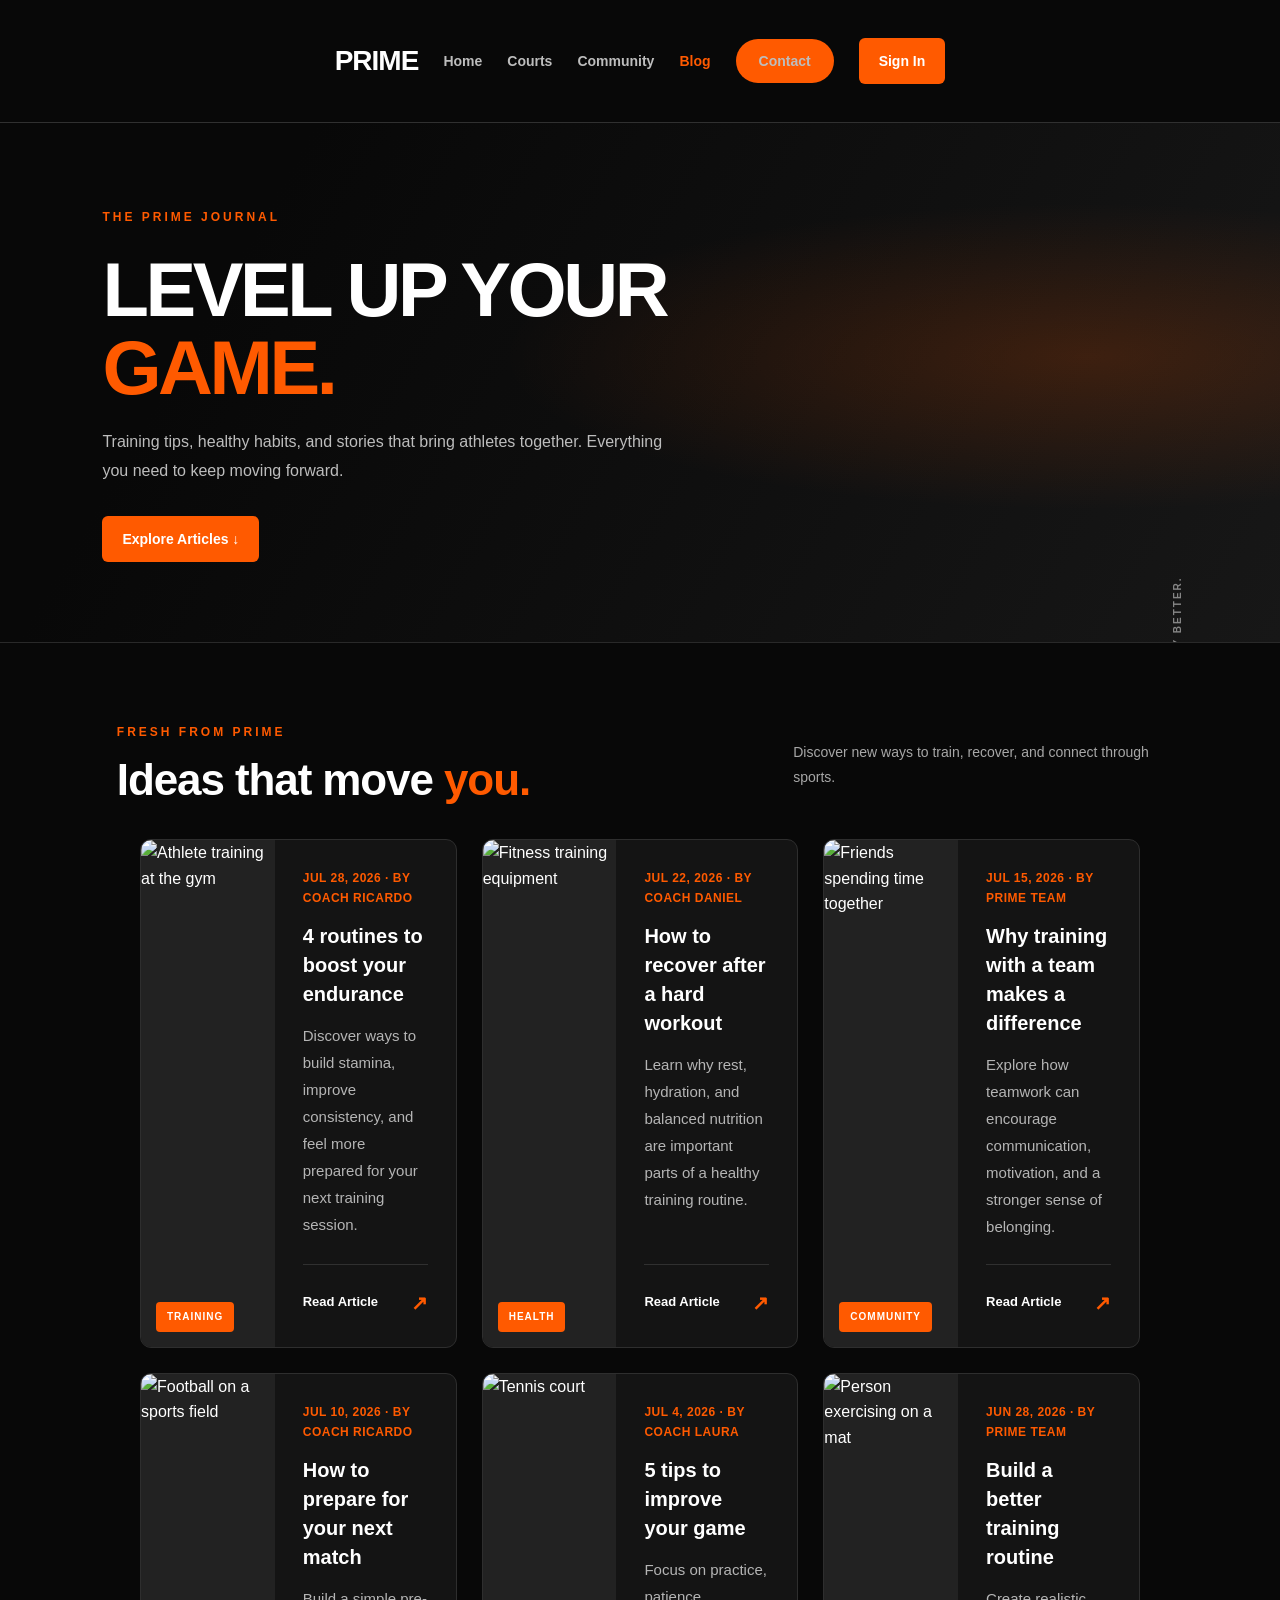
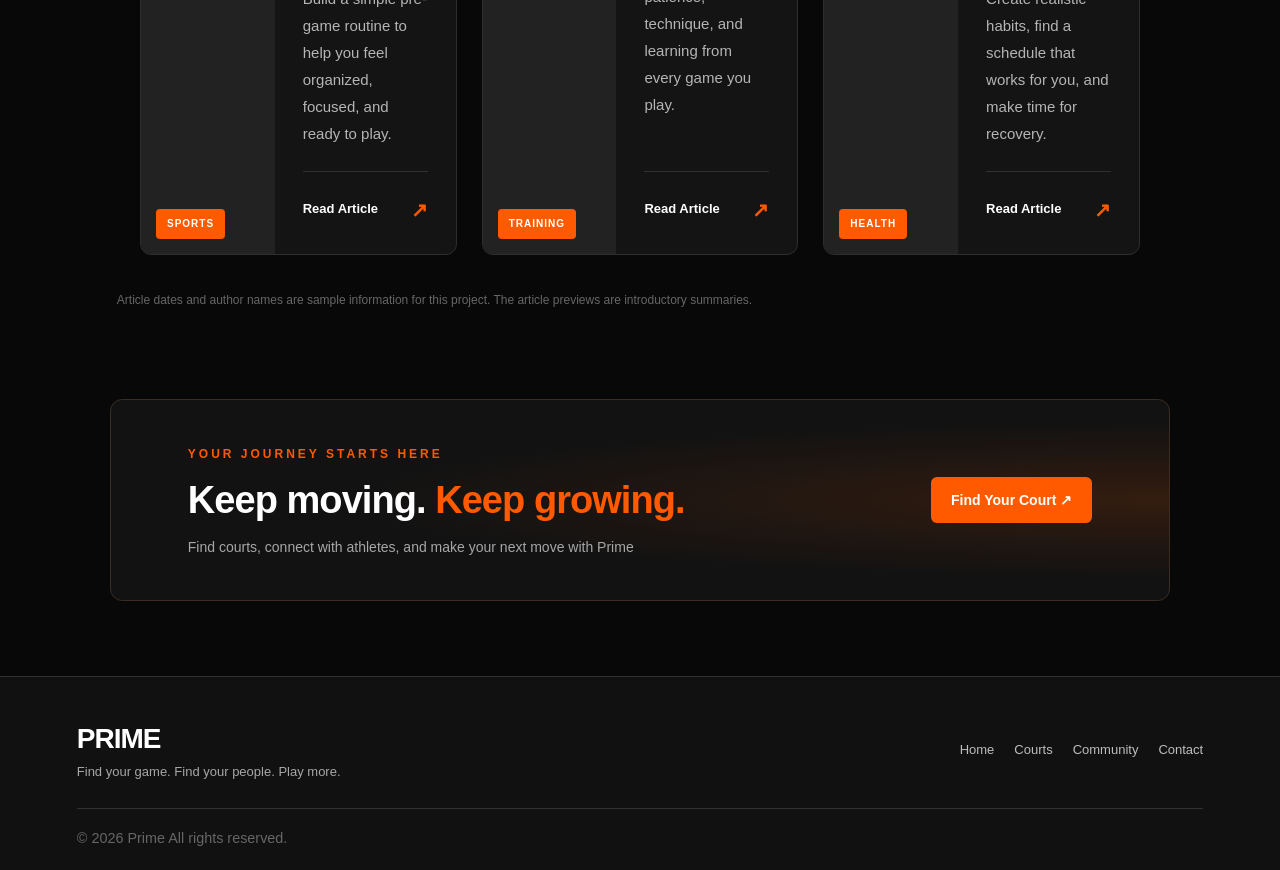
==== commit 9ceccb3f: "nose nop" ====
--- a/blog.html
+++ b/blog.html
@@ -326,7 +326,7 @@
                 </h2>
 
                 <p>
-                    Find courts, connect with athletes, and make your next move with PRIME.
+                    Find courts, connect with athletes, and make your next move with Prime
                 </p>
             </div>
 
@@ -346,7 +346,7 @@
         <div class="footer-content">
 
             <div class="footer-brand">
-                <a href="index.html" class="logo">PRIME<span>.</span></a>
+                <a href="index.html" class="logo">PRIME<span></span></a>
                 <p>Find your game. Find your people. Play more.</p>
             </div>
 
@@ -360,7 +360,7 @@
         </div>
 
         <div class="footer-bottom">
-            <p>© 2026 PRIME. All rights reserved.</p>
+            <p>© 2026 Prime All rights reserved.</p>
         </div>
 
     </footer>
--- a/Styles.css
+++ b/Styles.css
@@ -3124,16 +3124,35 @@
 
 /* FAQ */
 
+
 .contact-faq {
     padding: 80px 9%;
     background: #101010;
     border-top: 1px solid #242424;
     border-bottom: 1px solid #242424;
+
     display: grid;
-    grid-template-columns: minmax(220px, 0.8fr) minmax(0, 1.2fr);
-    gap: 65px;
+    grid-template-columns: minmax(0, 850px);
+    justify-content: center;
+    gap: 35px;
     align-items: start;
-}
+    box-sizing: border-box;
+}
+
+.contact-faq-intro {
+    width: 100%;
+}
+
+.contact-faq-intro > p:last-child {
+    max-width: 600px;
+}
+
+.contact-faq-list {
+    width: 100%;
+    min-width: 0;
+    box-sizing: border-box;
+}
+
 
 .contact-faq-intro > p:last-child {
     color: #999;
@@ -5308,3 +5327,537 @@
         line-height: 1.8;
     }
 }
+
+
+/* ==========================================
+   PRIME INTERACTIVE MAP
+   Styles isolated to the courts page
+   ========================================== */
+
+.courts-page .prime-map-section {
+    max-width: 1240px;
+    margin: 0 auto;
+    padding: 50px 24px 80px;
+    scroll-margin-top: 30px;
+}
+
+.courts-page .prime-map-heading {
+    margin-bottom: 28px;
+}
+
+.courts-page .prime-map-heading h2 {
+    margin: 12px 0;
+    font-size: clamp(32px, 5vw, 56px);
+    font-weight: 800;
+    line-height: 1.1;
+    letter-spacing: -1.5px;
+}
+
+.courts-page .prime-map-heading h2 span {
+    color: #ff5a00;
+}
+
+.courts-page .prime-map-heading p {
+    max-width: 650px;
+    color: #777;
+    line-height: 1.7;
+}
+
+.courts-page .prime-map-panel {
+    overflow: hidden;
+    border: 1px solid #e8e8e8;
+    border-radius: 22px;
+    background: #fff;
+    box-shadow: 0 14px 40px rgba(0, 0, 0, 0.07);
+}
+
+.courts-page .prime-map-toolbar {
+    display: flex;
+    flex-wrap: wrap;
+    align-items: center;
+    gap: 10px;
+    padding: 16px;
+    border-bottom: 1px solid #eee;
+    background: #fff;
+}
+
+.courts-page .prime-map-toolbar input {
+    flex: 1 1 240px;
+    min-width: 0;
+    min-height: 46px;
+    padding: 12px 16px;
+    border: 1px solid #ddd;
+    border-radius: 999px;
+    background: #fff;
+    color: #111;
+    font: inherit;
+    outline: none;
+}
+
+.courts-page .prime-map-toolbar input:focus {
+    border-color: #ff5a00;
+    box-shadow: 0 0 0 3px rgba(255, 90, 0, 0.12);
+}
+
+.courts-page .prime-map-toolbar button {
+    min-height: 44px;
+    padding: 11px 18px;
+    border: 1px solid #111;
+    border-radius: 999px;
+    background: #111;
+    color: #fff;
+    font: inherit;
+    font-size: 14px;
+    font-weight: 700;
+    cursor: pointer;
+    transition: background 0.2s, transform 0.2s;
+}
+
+.courts-page .prime-map-toolbar button:hover {
+    transform: translateY(-1px);
+    background: #ff5a00;
+    border-color: #ff5a00;
+}
+
+.courts-page #prime-map {
+    position: relative;
+    z-index: 0;
+    width: 100%;
+    height: 500px;
+    background: #e8edf0;
+}
+
+.courts-page .prime-map-status {
+    min-height: 42px;
+    padding: 12px 16px;
+    color: #666;
+    font-size: 13px;
+    line-height: 1.6;
+}
+
+.courts-page .prime-map-attribution {
+    margin-top: 12px;
+    color: #777;
+    font-size: 12px;
+    line-height: 1.6;
+}
+
+.courts-page .prime-map-sr-only {
+    position: absolute;
+    width: 1px;
+    height: 1px;
+    padding: 0;
+    margin: -1px;
+    overflow: hidden;
+    clip: rect(0, 0, 0, 0);
+    white-space: nowrap;
+    border: 0;
+}
+
+/* Ensure hidden court cards stay hidden */
+.courts-page .court-grid .court-card[hidden] {
+    display: none !important;
+}
+
+/* Keyboard accessibility for selectable cards */
+.courts-page .court-grid .court-card[role="button"]:focus-visible {
+    outline: 3px solid #ff5a00;
+    outline-offset: 4px;
+}
+
+/* Map popup links */
+.courts-page #prime-map .leaflet-popup-content a {
+    color: #ff5a00;
+    font-weight: 700;
+}
+
+/* Mobile layout */
+@media (max-width: 640px) {
+    .courts-page .prime-map-section {
+        padding: 35px 16px 55px;
+    }
+
+    .courts-page .prime-map-toolbar {
+        padding: 12px;
+    }
+
+    .courts-page .prime-map-toolbar input {
+        flex-basis: 100%;
+    }
+
+    .courts-page .prime-map-toolbar button {
+        flex: 1 1 auto;
+        padding: 10px 12px;
+        font-size: 13px;
+    }
+
+    .courts-page #prime-map {
+        height: 390px;
+    }
+}
+
+
+/* =========================================
+   PRIME - HOME HEADER CORRECTION
+========================================= */
+
+body.home > header {
+    display: grid;
+    grid-template-columns: auto minmax(0, 1fr) auto;
+    align-items: center;
+    gap: clamp(18px, 2.5vw, 38px);
+    width: 100%;
+    min-height: 90px;
+    padding: 16px 6%;
+}
+
+body.home > header > .logo {
+    justify-self: start;
+    white-space: nowrap;
+    font-size: 2rem;
+}
+
+body.home > header > nav {
+    display: flex;
+    flex-direction: row;
+    flex-wrap: nowrap;
+    align-items: center;
+    justify-content: center;
+    gap: clamp(12px, 1.8vw, 26px);
+    min-width: 0;
+}
+
+body.home > header > nav > a {
+    flex: 0 0 auto;
+    padding: 0;
+    background: transparent;
+    color: #e8e8e8;
+    font-size: clamp(0.78rem, 1vw, 0.94rem);
+    white-space: nowrap;
+}
+
+body.home > header > nav > a:hover,
+body.home > header > nav > a.active {
+    color: var(--prime-orange);
+}
+
+body.home > header > .signin-button {
+    justify-self: end;
+    width: auto;
+    min-width: 110px;
+    margin: 0;
+    padding: 13px 23px;
+    white-space: nowrap;
+}
+
+@media (max-width: 850px) {
+    body.home > header {
+        grid-template-columns: auto 1fr;
+        gap: 16px 22px;
+    }
+
+    body.home > header > nav {
+        grid-column: 1 / -1;
+        grid-row: 2;
+        justify-content: flex-start;
+        flex-wrap: wrap;
+    }
+
+    body.home > header > .signin-button {
+        grid-column: 2;
+        grid-row: 1;
+    }
+}
+
+@media (max-width: 480px) {
+    body.home > header {
+        padding: 16px 5%;
+    }
+
+    body.home > header > nav {
+        gap: 12px 18px;
+    }
+
+    body.home > header > .signin-button {
+        min-width: 0;
+        padding: 10px 16px;
+    }
+}
+
+
+/* FIX: COURTS HERO TITLE COLORS */
+.courts-hero h1 {
+    color: #ffffff;
+}
+
+.courts-hero h1 span {
+    color: #ff5a00;
+}
+
+/* EXPLORE COURTS TITLE */
+.courts-section-heading h2 {
+    color: #ffffff;
+}
+
+.courts-section-heading h2 span {
+    color: #ff5a00;
+}
+
+/* PRIME MAP HEADING COLORS */
+.prime-map-heading h2 {
+    color: #ffffff;
+}
+
+.prime-map-heading h2 span {
+    color: #ff5a00;
+}
+
+/* BLOG - LEVEL UP YOUR GAME */
+.blog-hero h1 {
+    color: #ffffff;
+}
+
+.blog-hero h1 span {
+    color: #ff5a00;
+}
+
+/* BLOG SECTION HEADING COLORS */
+.blog-section-heading h2 {
+    color: #ffffff;
+}
+
+.blog-section-heading h2 span {
+    color: #ff5a00;
+}
+
+/* BLOG CTA - KEEP MOVING COLORS */
+.blog-cta h2 {
+    color: #ffffff;
+}
+
+.blog-cta h2 span {
+    color: #ff5a00;
+}
+
+
+/* ===== PRIME CONTACT FAQ - LAYOUT FIX ===== */
+
+body.contact-page .faq-section {
+    display: block !important;
+    width: 100%;
+    box-sizing: border-box;
+    padding: 90px 8%;
+    background: #111111;
+}
+
+body.contact-page .faq-section .faq-heading {
+    display: block !important;
+    width: 100%;
+    max-width: 850px;
+    margin: 0 auto 40px;
+    box-sizing: border-box;
+}
+
+body.contact-page .faq-section .faq-heading h2 {
+    color: #ffffff;
+    max-width: 750px;
+}
+
+body.contact-page .faq-section .faq-heading p {
+    max-width: 600px;
+    color: #aaaaaa;
+    line-height: 1.8;
+}
+
+body.contact-page .faq-section .faq-list {
+    display: block !important;
+    width: 100%;
+    max-width: 850px;
+    margin: 0 auto;
+    box-sizing: border-box;
+}
+
+body.contact-page .faq-section .faq-item {
+    display: block !important;
+    position: relative;
+    width: 100%;
+    box-sizing: border-box;
+    border-bottom: 1px solid #333333;
+}
+
+body.contact-page .faq-section .faq-question {
+    display: flex !important;
+    width: 100%;
+    align-items: center;
+    justify-content: space-between;
+    gap: 20px;
+    padding: 24px 0;
+    box-sizing: border-box;
+    text-align: left;
+    color: #ffffff;
+}
+
+body.contact-page .faq-section .faq-question span {
+    flex: 0 0 auto;
+    color: #ff5a00;
+}
+
+body.contact-page .faq-section .faq-answer {
+    display: none;
+    position: static !important;
+    width: 100%;
+    max-width: 100%;
+    padding: 0 35px 24px 0;
+    box-sizing: border-box;
+    color: #aaaaaa;
+    line-height: 1.8;
+    overflow-wrap: break-word;
+}
+
+body.contact-page .faq-section .faq-item.active .faq-answer {
+    display: block !important;
+}
+
+@media (max-width: 800px) {
+    body.contact-page .faq-section {
+        padding: 65px 6%;
+    }
+
+    body.contact-page .faq-section .faq-heading,
+    body.contact-page .faq-section .faq-list {
+        max-width: 100%;
+    }
+}
+
+
+/* ================= BLOG CARDS FIX ================= */
+
+.blog-card {
+    display: grid;
+    grid-template-columns: minmax(0, 0.85fr) minmax(0, 1.15fr);
+    align-items: stretch;
+    min-width: 0;
+    overflow: hidden;
+    border: 1px solid #292929;
+    border-radius: 18px;
+    background: #141414;
+    transition:
+        box-shadow var(--prime-transition),
+        transform var(--prime-transition);
+}
+
+.blog-image {
+    position: relative;
+    min-width: 0;
+    min-height: 280px;
+    height: 100%;
+    overflow: hidden;
+    background: #222222;
+}
+
+.blog-image img {
+    display: block;
+    width: 100%;
+    height: 100%;
+    min-height: 280px;
+    object-fit: cover;
+    transition: transform 0.35s ease;
+}
+
+.blog-image-link {
+    display: block;
+    min-width: 0;
+    text-decoration: none;
+}
+
+.blog-card-content {
+    display: flex;
+    flex-direction: column;
+    align-items: flex-start;
+    min-width: 0;
+    padding: 28px;
+    box-sizing: border-box;
+}
+
+.blog-card-content .blog-meta {
+    color: #ff5a00;
+    font-size: 12px;
+    line-height: 1.7;
+    font-weight: 700;
+    overflow-wrap: break-word;
+}
+
+.blog-card-content h3 {
+    color: #ffffff;
+    font-size: clamp(20px, 2vw, 27px);
+    line-height: 1.3;
+    margin: 18px 0;
+    overflow-wrap: break-word;
+}
+
+.blog-card-content .blog-excerpt {
+    color: #b5b5b5;
+    font-size: 15px;
+    line-height: 1.8;
+    margin: 0 0 24px;
+}
+
+.blog-card-content .blog-read-more {
+    display: flex;
+    justify-content: space-between;
+    align-items: center;
+    gap: 15px;
+    width: 100%;
+    margin-top: auto;
+    padding-top: 22px;
+    border-top: 1px solid #303030;
+    color: #ffffff;
+    text-decoration: none;
+    font-weight: 700;
+}
+
+.blog-card-content .blog-read-more span {
+    color: #ff5a00;
+    font-size: 20px;
+}
+
+.blog-card:hover {
+    border-color: #ff5a00;
+    transform: translateY(-3px);
+}
+
+.blog-card:hover .blog-image img {
+    transform: scale(1.04);
+}
+
+/* ================= BLOG RESPONSIVE ================= */
+
+@media (max-width: 900px) {
+    .blog-card {
+        grid-template-columns: minmax(0, 0.8fr) minmax(0, 1.2fr);
+    }
+
+    .blog-card-content {
+        padding: 20px;
+    }
+}
+
+@media (max-width: 600px) {
+    .blog-card {
+        grid-template-columns: 1fr;
+    }
+
+    .blog-image,
+    .blog-image img {
+        height: 230px;
+        min-height: 230px;
+    }
+
+    .blog-card-content {
+        padding: 24px;
+    }
+
+    .blog-card-content h3 {
+        font-size: 24px;
+    }
+}
